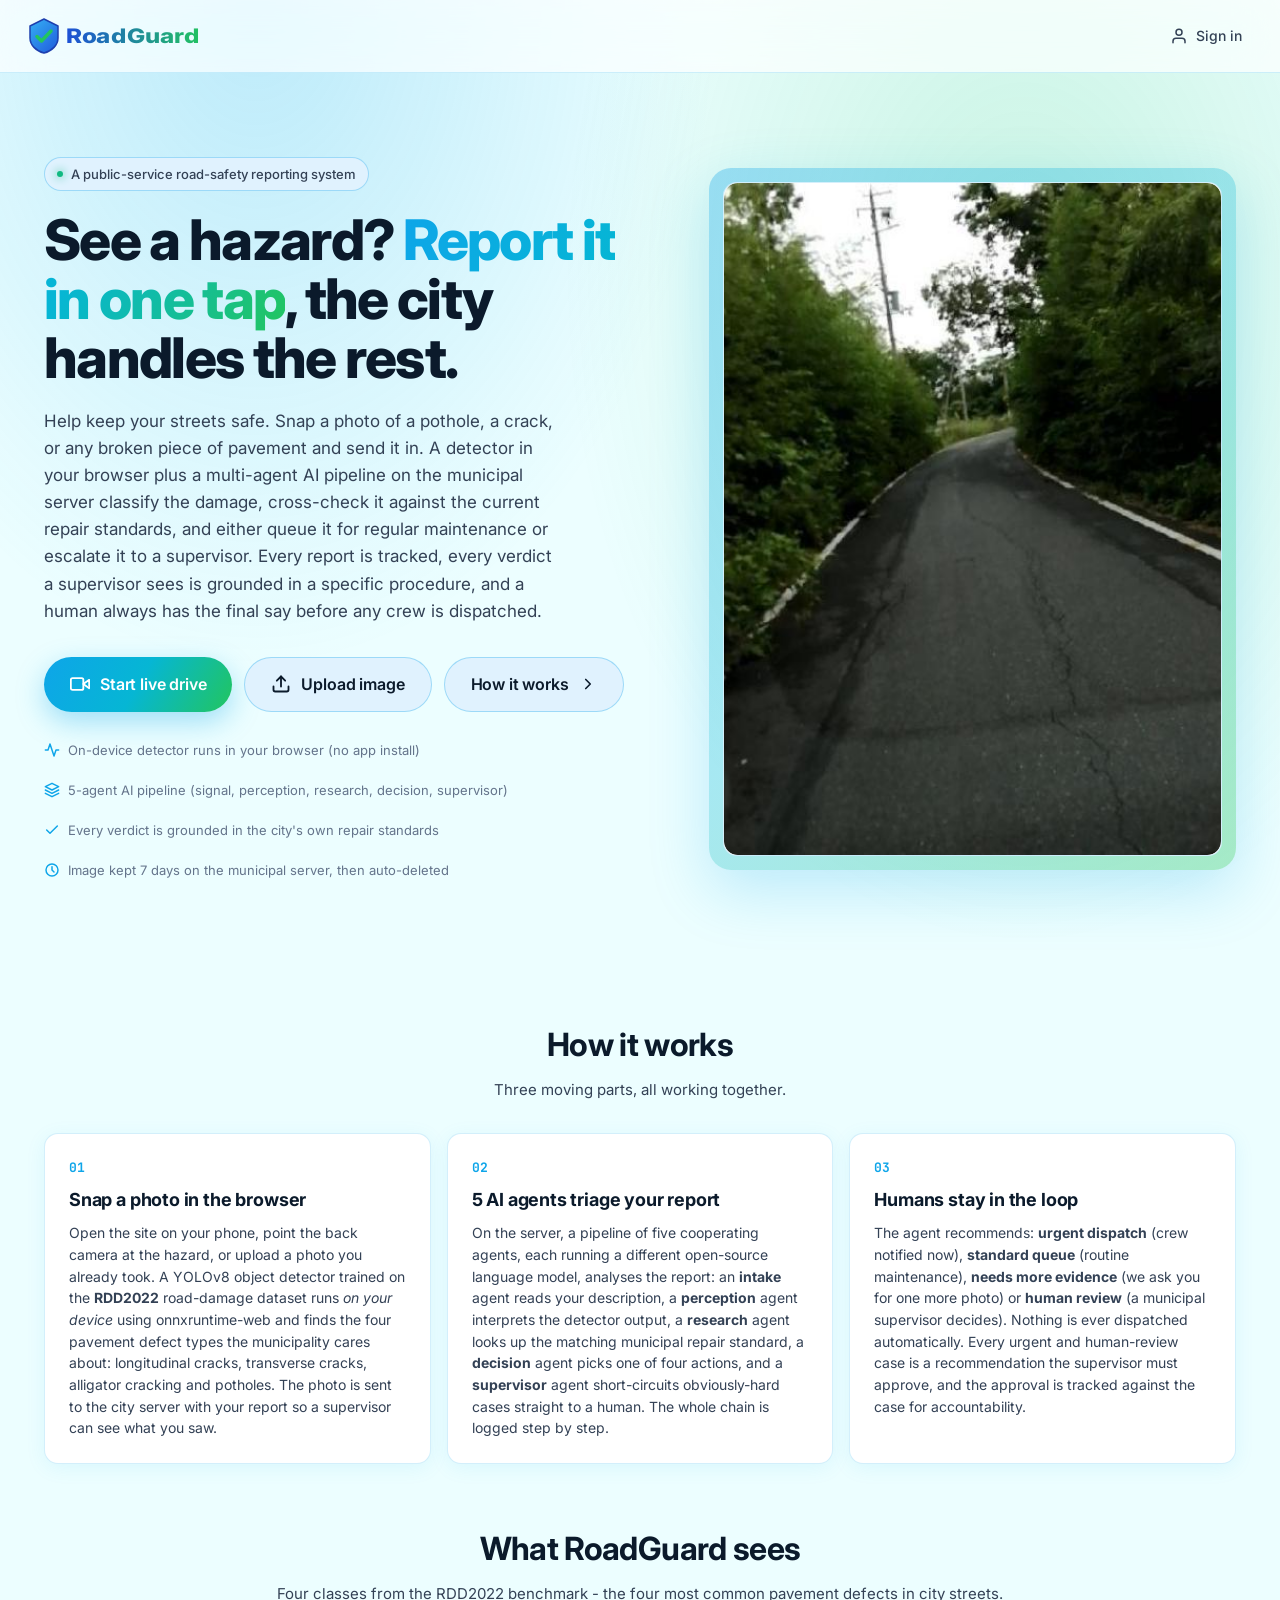
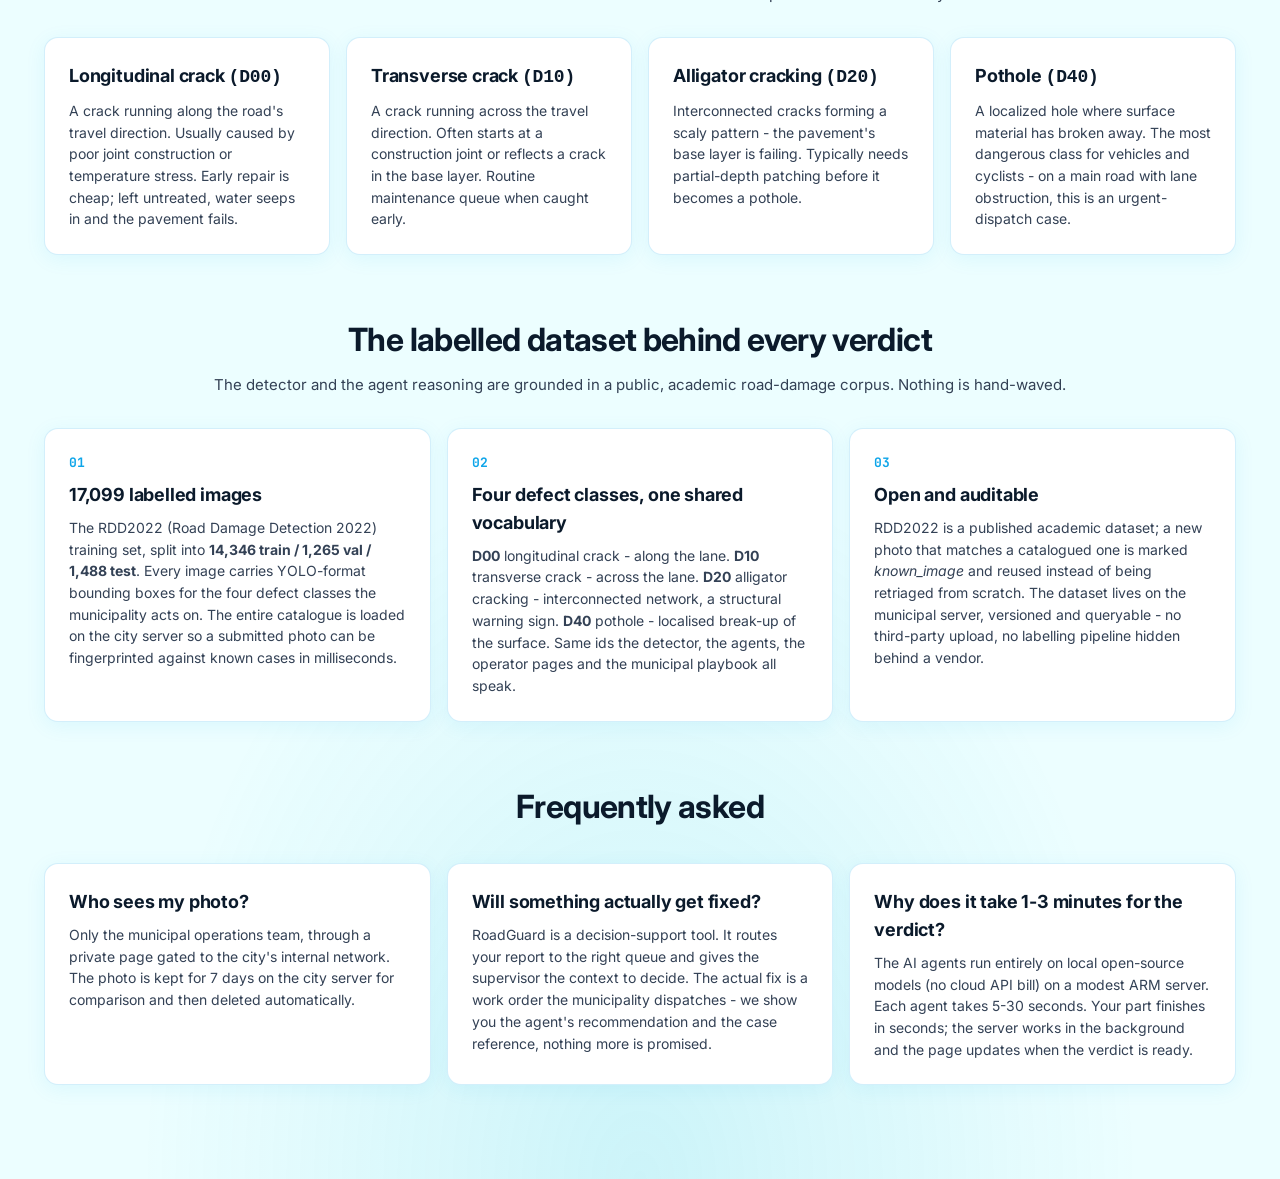
==== webapp/index.html @ a786c80b "landing + LIVE page: real RDD2022 slides, trimmed sections, cleaner LIVE console webapp (bugs 16 + 1" ====
<!doctype html>
<html lang="en">
<head>
  <meta charset="utf-8">
  <meta name="viewport" content="width=device-width,initial-scale=1,viewport-fit=cover">
  <meta name="theme-color" content="#0ea5e9">
  <meta name="description" content="Operational road-damage triage. Classifies D00 / D10 / D20 / D40 pavement defects from camera or uploaded image and routes each to urgent / standard / needs-more-evidence / human-review via a grounded multi-agent decision pipeline.">
  <title>RoadGuard - Road damage triage agent</title>
  <link rel="icon" type="image/svg+xml" href="favicon.svg">
  <link rel="apple-touch-icon" href="favicon.svg">
  <link rel="mask-icon" href="favicon.svg" color="#22c55e">
  <link rel="preconnect" href="https://fonts.googleapis.com">
  <link rel="preconnect" href="https://fonts.gstatic.com" crossorigin>
  <link href="https://fonts.googleapis.com/css2?family=Inter:wght@400;500;600;700;800&family=JetBrains+Mono:wght@400;500&display=swap" rel="stylesheet">
  <link rel="stylesheet" href="assets/style.css">
</head>
<body data-view="landing">

  <!-- ========================= NAV ========================= -->
  <header class="nav">
    <div class="nav-brand">
      <svg class="brand-mark" viewBox="0 0 180 40" fill="none" aria-hidden="true" style="height:40px;width:auto;min-width:180px">
        <defs>
          <linearGradient id="brandShield" x1="0" y1="0" x2="40" y2="40" gradientUnits="userSpaceOnUse">
            <stop offset="0" stop-color="#38bdf8"/>
            <stop offset="1" stop-color="#1d4ed8"/>
          </linearGradient>
          <linearGradient id="brandWord" x1="40" y1="0" x2="180" y2="0" gradientUnits="userSpaceOnUse">
            <stop offset="0" stop-color="#1d4ed8"/>
            <stop offset="1" stop-color="#22c55e"/>
          </linearGradient>
        </defs>
        <path d="M20 3 L34 10 V22 C34 29 28 35 20 37 C12 35 6 29 6 22 V10 Z"
              fill="url(#brandShield)" stroke="#1e40af" stroke-width="1.5" stroke-linejoin="round"/>
        <path d="M13 20.5 L17.5 25 L27 15" stroke="#22c55e" stroke-width="3.5"
              stroke-linecap="round" stroke-linejoin="round" fill="none"/>
        <text x="42" y="27" font-family="Inter,system-ui,sans-serif" font-size="20" font-weight="800" fill="url(#brandWord)" textLength="134" lengthAdjust="spacingAndGlyphs">RoadGuard</text>
      </svg>
    </div>
    <nav class="nav-actions">
      <button class="nav-btn nav-btn--ghost" id="nav-session" title="Session status" hidden>
        <svg width="18" height="18" viewBox="0 0 24 24" fill="none" stroke="currentColor" stroke-width="2" stroke-linecap="round" stroke-linejoin="round"><circle cx="12" cy="12" r="9"/><path d="M12 8v4l3 3"/></svg>
        <span id="nav-session-label">session</span>
      </button>
      <button class="nav-btn nav-btn--ghost" id="nav-signin" title="Sign in">
        <svg width="18" height="18" viewBox="0 0 24 24" fill="none" stroke="currentColor" stroke-width="2" stroke-linecap="round" stroke-linejoin="round"><path d="M20 21v-2a4 4 0 0 0-4-4H8a4 4 0 0 0-4 4v2"/><circle cx="12" cy="7" r="4"/></svg>
        <span id="signin-label">Sign in</span>
      </button>
    </nav>
  </header>

  <!-- ========================= LANDING ========================= -->
  <main class="landing" id="view-landing">
    <section class="hero">
      <div class="hero-copy">
        <div class="hero-badge">
          <span class="hero-dot"></span>
          A public-service road-safety reporting system
        </div>
        <h1 class="hero-title">
          See a hazard? <span class="hero-grad">Report it in one tap</span>,
          the city handles the rest.
        </h1>
        <p class="hero-sub">
          Help keep your streets safe. Snap a photo of a pothole, a crack,
          or any broken piece of pavement and send it in. A detector in your
          browser plus a multi-agent AI pipeline on the municipal server
          classify the damage, cross-check it against the current repair
          standards, and either queue it for regular maintenance or escalate
          it to a supervisor. Every report is tracked, every verdict a
          supervisor sees is grounded in a specific procedure, and a human
          always has the final say before any crew is dispatched.
        </p>
        <div class="hero-cta">
          <button class="btn btn--primary btn--lg" id="start-btn">
            <svg width="20" height="20" viewBox="0 0 24 24" fill="none" stroke="currentColor" stroke-width="2.2" stroke-linecap="round" stroke-linejoin="round"><path d="M23 7l-7 5 7 5V7z"/><rect x="1" y="5" width="15" height="14" rx="2" ry="2"/></svg>
            Start live drive
          </button>
          <button class="btn btn--secondary btn--lg" id="upload-btn">
            <svg width="20" height="20" viewBox="0 0 24 24" fill="none" stroke="currentColor" stroke-width="2.2" stroke-linecap="round" stroke-linejoin="round"><path d="M21 15v4a2 2 0 0 1-2 2H5a2 2 0 0 1-2-2v-4"/><polyline points="17 8 12 3 7 8"/><line x1="12" y1="3" x2="12" y2="15"/></svg>
            Upload image
          </button>
          <input type="file" id="upload-input" accept="image/*" hidden>
          <a class="btn btn--ghost btn--lg" href="#how">
            How it works
            <svg width="18" height="18" viewBox="0 0 24 24" fill="none" stroke="currentColor" stroke-width="2.2" stroke-linecap="round" stroke-linejoin="round"><path d="M9 18l6-6-6-6"/></svg>
          </a>
        </div>
        <div class="hero-trust">
          <div class="trust-item">
            <svg width="16" height="16" viewBox="0 0 24 24" fill="none" stroke="currentColor" stroke-width="2.2" stroke-linecap="round" stroke-linejoin="round"><path d="M22 12h-4l-3 9L9 3l-3 9H2"/></svg>
            <span>On-device detector runs in your browser (no app install)</span>
          </div>
          <div class="trust-item">
            <svg width="16" height="16" viewBox="0 0 24 24" fill="none" stroke="currentColor" stroke-width="2.2" stroke-linecap="round" stroke-linejoin="round"><path d="M12 2 L2 7 L12 12 L22 7 Z"/><path d="M2 17 L12 22 L22 17"/><path d="M2 12 L12 17 L22 12"/></svg>
            <span>5-agent AI pipeline (signal, perception, research, decision, supervisor)</span>
          </div>
          <div class="trust-item">
            <svg width="16" height="16" viewBox="0 0 24 24" fill="none" stroke="currentColor" stroke-width="2.2" stroke-linecap="round" stroke-linejoin="round"><path d="M20 6L9 17l-5-5"/></svg>
            <span>Every verdict is grounded in the city's own repair standards</span>
          </div>
          <div class="trust-item">
            <svg width="16" height="16" viewBox="0 0 24 24" fill="none" stroke="currentColor" stroke-width="2.2" stroke-linecap="round" stroke-linejoin="round"><circle cx="12" cy="12" r="9"/><path d="M12 7 V12 L15 15"/></svg>
            <span>Image kept 7 days on the municipal server, then auto-deleted</span>
          </div>
        </div>
      </div>
      <div class="hero-visual">
        <div class="hero-frame">
          <div class="hero-frame-inner">
            <div class="hero-slideshow" id="hero-slideshow" aria-label="Real pavement damage images sampled from the RDD2022 training set">
              <img class="hero-slide hero-slide--active" src="assets/slides/slide_01.jpg" alt="Road damage example" loading="eager">
              <img class="hero-slide" src="assets/slides/slide_02.jpg" alt="Road damage example" loading="lazy">
              <img class="hero-slide" src="assets/slides/slide_03.jpg" alt="Road damage example" loading="lazy">
              <img class="hero-slide" src="assets/slides/slide_04.jpg" alt="Road damage example" loading="lazy">
              <img class="hero-slide" src="assets/slides/slide_05.jpg" alt="Road damage example" loading="lazy">
              <img class="hero-slide" src="assets/slides/slide_06.jpg" alt="Road damage example" loading="lazy">
              <img class="hero-slide" src="assets/slides/slide_07.jpg" alt="Road damage example" loading="lazy">
              <img class="hero-slide" src="assets/slides/slide_08.jpg" alt="Road damage example" loading="lazy">
              <img class="hero-slide" src="assets/slides/slide_09.jpg" alt="Road damage example" loading="lazy">
              <img class="hero-slide" src="assets/slides/slide_10.jpg" alt="Road damage example" loading="lazy">
              <img class="hero-slide" src="assets/slides/slide_11.jpg" alt="Road damage example" loading="lazy">
              <img class="hero-slide" src="assets/slides/slide_12.jpg" alt="Road damage example" loading="lazy">
            </div>
          </div>
        </div>
      </div>
    </section>

    <section class="how" id="how">
      <div class="section-head">
        <h2>How it works</h2>
        <p>Three moving parts, all working together.</p>
      </div>
      <div class="how-grid">
        <div class="how-card">
          <div class="how-num">01</div>
          <h3>Snap a photo in the browser</h3>
          <p>Open the site on your phone, point the back camera at the hazard, or upload a photo you already took. A YOLOv8 object detector trained on the <strong>RDD2022</strong> road-damage dataset runs <em>on your device</em> using onnxruntime-web and finds the four pavement defect types the municipality cares about: longitudinal cracks, transverse cracks, alligator cracking and potholes. The photo is sent to the city server with your report so a supervisor can see what you saw.</p>
        </div>
        <div class="how-card">
          <div class="how-num">02</div>
          <h3>5 AI agents triage your report</h3>
          <p>On the server, a pipeline of five cooperating agents, each running a different open-source language model, analyses the report: an <strong>intake</strong> agent reads your description, a <strong>perception</strong> agent interprets the detector output, a <strong>research</strong> agent looks up the matching municipal repair standard, a <strong>decision</strong> agent picks one of four actions, and a <strong>supervisor</strong> agent short-circuits obviously-hard cases straight to a human. The whole chain is logged step by step.</p>
        </div>
        <div class="how-card">
          <div class="how-num">03</div>
          <h3>Humans stay in the loop</h3>
          <p>The agent recommends: <strong>urgent dispatch</strong> (crew notified now), <strong>standard queue</strong> (routine maintenance), <strong>needs more evidence</strong> (we ask you for one more photo) or <strong>human review</strong> (a municipal supervisor decides). Nothing is ever dispatched automatically. Every urgent and human-review case is a recommendation the supervisor must approve, and the approval is tracked against the case for accountability.</p>
        </div>
      </div>
    </section>

    <section class="how" id="why">
      <div class="section-head">
        <h2>What RoadGuard sees</h2>
        <p>Four classes from the RDD2022 benchmark - the four most common pavement defects in city streets.</p>
      </div>
      <div class="how-grid">
        <div class="how-card">
          <h3>Longitudinal crack <code>(D00)</code></h3>
          <p>A crack running along the road's travel direction. Usually caused by poor joint construction or temperature stress. Early repair is cheap; left untreated, water seeps in and the pavement fails.</p>
        </div>
        <div class="how-card">
          <h3>Transverse crack <code>(D10)</code></h3>
          <p>A crack running across the travel direction. Often starts at a construction joint or reflects a crack in the base layer. Routine maintenance queue when caught early.</p>
        </div>
        <div class="how-card">
          <h3>Alligator cracking <code>(D20)</code></h3>
          <p>Interconnected cracks forming a scaly pattern - the pavement's base layer is failing. Typically needs partial-depth patching before it becomes a pothole.</p>
        </div>
        <div class="how-card">
          <h3>Pothole <code>(D40)</code></h3>
          <p>A localized hole where surface material has broken away. The most dangerous class for vehicles and cyclists - on a main road with lane obstruction, this is an urgent-dispatch case.</p>
        </div>
      </div>
    </section>

    <section class="how" id="dataset">
      <div class="section-head">
        <h2>The labelled dataset behind every verdict</h2>
        <p>The detector and the agent reasoning are grounded in a public, academic road-damage corpus. Nothing is hand-waved.</p>
      </div>
      <div class="how-grid">
        <div class="how-card">
          <div class="how-num">01</div>
          <h3>17,099 labelled images</h3>
          <p>The RDD2022 (Road Damage Detection 2022) training set, split into <b>14,346 train / 1,265 val / 1,488 test</b>. Every image carries YOLO-format bounding boxes for the four defect classes the municipality acts on. The entire catalogue is loaded on the city server so a submitted photo can be fingerprinted against known cases in milliseconds.</p>
        </div>
        <div class="how-card">
          <div class="how-num">02</div>
          <h3>Four defect classes, one shared vocabulary</h3>
          <p><b>D00</b> longitudinal crack - along the lane. <b>D10</b> transverse crack - across the lane. <b>D20</b> alligator cracking - interconnected network, a structural warning sign. <b>D40</b> pothole - localised break-up of the surface. Same ids the detector, the agents, the operator pages and the municipal playbook all speak.</p>
        </div>
        <div class="how-card">
          <div class="how-num">03</div>
          <h3>Open and auditable</h3>
          <p>RDD2022 is a published academic dataset; a new photo that matches a catalogued one is marked <i>known_image</i> and reused instead of being retriaged from scratch. The dataset lives on the municipal server, versioned and queryable - no third-party upload, no labelling pipeline hidden behind a vendor.</p>
        </div>
      </div>
    </section>

    <section class="how" id="my-reports" hidden>
      <div class="section-head">
        <h2>My reports</h2>
        <p>Hazards you reported from this account, newest first. Status reflects where the case is in the municipal queue.</p>
      </div>
      <div class="my-reports-wrap">
        <table class="my-reports-table">
          <thead>
            <tr>
              <th>Reported</th>
              <th>Defect</th>
              <th>Road type</th>
              <th>Priority</th>
              <th>Agent decision</th>
              <th>Status</th>
            </tr>
          </thead>
          <tbody id="my-reports-body">
            <tr><td colspan="6" class="my-reports-empty">Sign in to see your reports.</td></tr>
          </tbody>
        </table>
      </div>
    </section>

    <section class="how" id="faq">
      <div class="section-head">
        <h2>Frequently asked</h2>
      </div>
      <div class="how-grid">
        <div class="how-card">
          <h3>Who sees my photo?</h3>
          <p>Only the municipal operations team, through a private page gated to the city's internal network. The photo is kept for 7 days on the city server for comparison and then deleted automatically.</p>
        </div>
        <div class="how-card">
          <h3>Will something actually get fixed?</h3>
          <p>RoadGuard is a decision-support tool. It routes your report to the right queue and gives the supervisor the context to decide. The actual fix is a work order the municipality dispatches - we show you the agent's recommendation and the case reference, nothing more is promised.</p>
        </div>
        <div class="how-card">
          <h3>Why does it take 1-3 minutes for the verdict?</h3>
          <p>The AI agents run entirely on local open-source models (no cloud API bill) on a modest ARM server. Each agent takes 5-30 seconds. Your part finishes in seconds; the server works in the background and the page updates when the verdict is ready.</p>
        </div>
      </div>
    </section>
  </main>

  <!-- ========================= UPLOAD ========================= -->
  <main class="upload" id="view-upload" hidden>
    <div class="upload-stage">
      <button class="upload-back" id="upload-close" title="Back">
        <svg width="18" height="18" viewBox="0 0 24 24" fill="none" stroke="currentColor" stroke-width="2.4" stroke-linecap="round" stroke-linejoin="round"><path d="M15 18l-6-6 6-6"/></svg>
        <span>Back</span>
      </button>
      <div class="upload-single" style="max-width:1200px;margin:0 auto">
        <h2>Your report</h2>
        <div class="upload-split">
          <div class="upload-col-image">
            <div class="upload-canvas-wrap">
              <canvas id="upload-canvas" style="max-width:100%;height:auto"></canvas>
              <div class="upload-empty" id="upload-empty">
                <svg width="48" height="48" viewBox="0 0 24 24" fill="none" stroke="currentColor" stroke-width="1.5" stroke-linecap="round" stroke-linejoin="round"><path d="M21 15v4a2 2 0 0 1-2 2H5a2 2 0 0 1-2-2v-4"/><polyline points="17 8 12 3 7 8"/><line x1="12" y1="3" x2="12" y2="15"/></svg>
                <p>Pick an image to send</p>
                <button class="btn btn--primary" id="upload-pick-again">Choose file</button>
              </div>
            </div>
          </div>
          <div class="upload-col-form">
        <div class="upload-verdict" id="upload-verdict" style="margin-top:0">
          <div class="upload-verdict-empty">Pick an image, fill in the details, and press Send to Agent.</div>
        </div>
        <div class="upload-controls" style="margin-top:12px">
          <label class="upload-field">
            <span>Road type <span style="color:#dc2626;font-weight:700" aria-hidden="true">*</span></span>
            <select id="upload-road-type">
              <option value="main">Main</option>
              <option value="secondary">Secondary</option>
              <option value="bike_path">Bike path</option>
              <option value="parking">Parking</option>
            </select>
          </label>
          <label class="upload-field">
            <span>Blocks a traffic lane? <span style="color:#dc2626;font-weight:700" aria-hidden="true">*</span></span>
            <small class="upload-hint">Does the damage make a car swerve or avoid the lane?</small>
            <select id="upload-lane-blocked">
              <option value="none">No - cars drive over or around it fine</option>
              <option value="partial">Partially - cars have to swerve</option>
              <option value="full">Yes - the lane is unusable</option>
            </select>
          </label>
          <label class="upload-field">
            <span>Risk level <span style="color:#dc2626;font-weight:700" aria-hidden="true">*</span></span>
            <select id="upload-risk">
              <option value="">(select)</option>
              <option value="small">Small - minor annoyance, not a safety issue</option>
              <option value="moderate">Moderate - noticeable, should be fixed soon</option>
              <option value="dangerous">Dangerous - risk to vehicles or pedestrians</option>
            </select>
          </label>
          <label class="upload-field upload-field--wide">
            <span>Location <span style="color:#dc2626;font-weight:700" aria-hidden="true">*</span> <span class="sr-only">required</span></span>
            <input type="text" id="upload-location" maxlength="500" placeholder="e.g. Rothschild 1, Tel Aviv">
          </label>
          <label class="upload-field upload-field--wide">
            <span>Describe what you see <span style="color:#dc2626;font-weight:700" aria-hidden="true">*</span> <span class="sr-only">required</span></span>
            <textarea id="upload-reporter-text" rows="2" maxlength="1000"
                      placeholder="e.g. Deep pothole at the parking entrance, cars swerve into the opposite lane"></textarea>
          </label>
        </div>
        <div class="upload-actions" style="margin-top:12px">
          <button class="btn btn--primary btn--lg" id="upload-submit" disabled>
            <svg width="18" height="18" viewBox="0 0 24 24" fill="none" stroke="currentColor" stroke-width="2.2" stroke-linecap="round" stroke-linejoin="round"><path d="M9 12l2 2 4-4"/><circle cx="12" cy="12" r="10"/></svg>
            <span class="upload-submit-label">Send to Agent</span>
          </button>
          <button class="btn btn--ghost" id="upload-pick-another">Pick another</button>
        </div>
          </div>
        </div>
        <div class="upload-trace" id="upload-trace" hidden><h3>Agent trace</h3><pre id="upload-trace-pre"></pre></div>
      </div>
    </div>
  </main>

  <!-- ========================= LIVE ========================= -->
  <main class="live" id="view-live" hidden>
    <div class="live-stage">
      <video id="cam" playsinline autoplay muted></video>
      <canvas id="overlay"></canvas>

      <div class="live-topbar">
        <button class="live-back" id="stop-btn" title="End drive">
          <svg width="18" height="18" viewBox="0 0 24 24" fill="none" stroke="currentColor" stroke-width="2.4" stroke-linecap="round" stroke-linejoin="round"><path d="M15 18l-6-6 6-6"/></svg>
          <span>End</span>
        </button>
        <div class="live-title">
          <div class="live-title-name" id="live-mode-name">Live drive</div>
          <div class="live-title-meta">
            <span class="live-title-tag" id="live-provider">Streaming</span>
            <span class="live-title-sep">&middot;</span>
            <span id="live-fps">0 fps</span>
          </div>
        </div>
        <div class="live-camera-select" id="camera-select-wrap" hidden>
          <label for="camera-select" class="sr-only">Camera</label>
          <svg width="16" height="16" viewBox="0 0 24 24" fill="none" stroke="currentColor" stroke-width="2" stroke-linecap="round" stroke-linejoin="round" aria-hidden="true"><path d="M23 19a2 2 0 0 1-2 2H3a2 2 0 0 1-2-2V8a2 2 0 0 1 2-2h4l2-3h6l2 3h4a2 2 0 0 1 2 2z"/><circle cx="12" cy="13" r="4"/></svg>
          <select id="camera-select" aria-label="Choose camera"></select>
        </div>
      </div>

      <div class="live-hud">
        <div class="hud-metric">
          <div class="hud-metric-label">Tracks</div>
          <div class="hud-metric-value" id="hud-tracks">0</div>
        </div>
        <div class="hud-metric">
          <div class="hud-metric-label">Top class</div>
          <div class="hud-metric-value" id="hud-topclass">--</div>
        </div>
        <div class="hud-ring" id="hud-ring">
          <svg viewBox="0 0 100 100" class="ring">
            <circle cx="50" cy="50" r="42" class="ring-track"/>
            <circle cx="50" cy="50" r="42" class="ring-fill" id="ring-fill"/>
          </svg>
          <div class="hud-ring-center">
            <div class="hud-ring-count" id="hud-verdicts">0</div>
            <div class="hud-ring-goal">verdicts</div>
          </div>
        </div>
      </div>

      <div class="live-bottom">
        <div class="verdict-banner" id="verdict-banner" data-level="idle">
          <div class="verdict-banner-icon">
            <svg width="20" height="20" viewBox="0 0 24 24" fill="none" stroke="currentColor" stroke-width="2.2" stroke-linecap="round" stroke-linejoin="round"><path d="M12 2L2 22h20L12 2z"/><path d="M12 10v4"/><circle cx="12" cy="18" r="1" fill="currentColor"/></svg>
          </div>
          <div class="verdict-banner-body">
            <div class="verdict-banner-head">
              <span id="verdict-head-action">idle</span>
              <span class="verdict-banner-head-tag" id="verdict-head-tag">waiting</span>
            </div>
            <div class="verdict-banner-text" id="verdict-text">Press start - RoadGuard begins when the back camera opens.</div>
            <span class="verdict-banner-source" id="verdict-source" hidden></span>
          </div>
          <div class="verdict-banner-pending" id="verdict-pending" hidden aria-hidden="true">
            <span class="verdict-banner-dot"></span>
            <span class="verdict-banner-dot"></span>
            <span class="verdict-banner-dot"></span>
          </div>
        </div>
        <div class="live-mini">
          <div class="mini-stat">
            <div class="mini-stat-value" id="mini-urgent">0</div>
            <div class="mini-stat-label">Urgent</div>
          </div>
          <div class="mini-stat">
            <div class="mini-stat-value" id="mini-standard">0</div>
            <div class="mini-stat-label">Standard</div>
          </div>
          <div class="mini-stat">
            <div class="mini-stat-value" id="mini-elapsed">0:00</div>
            <div class="mini-stat-label">Time</div>
          </div>
        </div>
      </div>

      <div class="live-loading" id="live-loading" hidden>
        <div class="loading-spinner"></div>
        <div class="loading-text">Warming up the detector...</div>
      </div>
    </div>

    <aside class="live-side">
      <div class="side-head">
        <h3>Verdicts</h3>
        <span class="side-head-tag" id="verdict-count">0</span>
      </div>
      <div class="side-controls">
        <label class="side-control">
          <span>Road type</span>
          <select id="drive-road-type">
            <option value="main">Main</option>
            <option value="secondary">Secondary</option>
            <option value="bike_path">Bike path</option>
            <option value="parking">Parking</option>
          </select>
        </label>
        <label class="side-control">
          <span>Blocks a traffic lane? (default)</span>
          <select id="drive-lane-blocked">
            <option value="none">No</option>
            <option value="partial">Partially</option>
            <option value="full">Yes</option>
          </select>
        </label>
      </div>
      <div class="verdict-log" id="verdict-log">
        <div class="verdict-empty">
          Verdicts arrive here as RoadGuard clears each confirmed hazard.
        </div>
      </div>
    </aside>
  </main>

  <!-- ========================= SIGN-IN MODAL ========================= -->
  <div class="modal" id="signin-modal" hidden>
    <div class="modal-body signin-modal-body">
      <div class="signin-brand">
        <svg class="brand-mark" viewBox="0 0 40 40" fill="none" aria-hidden="true">
          <defs>
            <linearGradient id="signinShield" x1="0" y1="0" x2="40" y2="40">
              <stop offset="0" stop-color="#38bdf8"/>
              <stop offset="1" stop-color="#1d4ed8"/>
            </linearGradient>
          </defs>
          <path d="M20 3 L34 10 V22 C34 29 28 35 20 37 C12 35 6 29 6 22 V10 Z"
                fill="url(#signinShield)" stroke="#1e40af" stroke-width="1.5" stroke-linejoin="round"/>
          <path d="M13 20.5 L17.5 25 L27 15" stroke="#22c55e" stroke-width="3.5"
                stroke-linecap="round" stroke-linejoin="round" fill="none"/>
        </svg>
        <h2>Sign in to RoadGuard</h2>
      </div>
      <p class="signin-copy">Access is invite-only. Sign in with Google (if your address is on the allow list) or paste the passphrase you were given.</p>

      <div class="signin-google" id="signin-google" hidden>
        <div id="google-signin-button" class="google-btn-holder"></div>
        <div class="signin-sep"><span>or</span></div>
      </div>

      <form class="signin-form" id="signin-form" autocomplete="off">
        <label class="signin-field">
          <span>Passphrase</span>
          <input type="password" id="signin-pass" placeholder="Ask the owner" required autocomplete="current-password">
        </label>
        <button class="btn btn--primary btn--lg signin-submit" type="submit" id="signin-submit">
          <svg width="18" height="18" viewBox="0 0 24 24" fill="none" stroke="currentColor" stroke-width="2.2" stroke-linecap="round" stroke-linejoin="round"><path d="M9 12l2 2 4-4"/><circle cx="12" cy="12" r="10"/></svg>
          Continue
        </button>
        <div class="signin-error" id="signin-error" hidden></div>
      </form>

      <p class="signin-foot">RoadGuard is a decision-support tool. No road is closed from here. Every urgent and human-review case is a recommendation for a human to act on.</p>
    </div>
    <div class="modal-backdrop" id="signin-backdrop"></div>
  </div>

  <!-- ========================= TOAST ========================= -->
  <div class="toast" id="toast" hidden></div>

  <script src="https://accounts.google.com/gsi/client" async defer></script>
  <script type="module" src="assets/app.js"></script>
</body>
</html>
---- webapp/assets/style.css ----
/* ============================================================
 * RoadGuard - modern dark UI
 * Design tokens, then layout, then components. Nothing else.
 * ============================================================ */

:root {
  /* Surface palette (bright, airy - sky and emerald tones) */
  --bg-0: #ecfeff;
  --bg-1: #ffffff;
  --bg-2: #f0f9ff;
  --bg-3: #e0f2fe;
  --bg-4: #bae6fd;
  --line: rgba(14, 165, 233, 0.18);
  --line-2: rgba(14, 165, 233, 0.32);

  /* Text */
  --text: #0b1a2b;
  --text-mid: #334155;
  --text-dim: #64748b;
  --text-fade: #94a3b8;

  /* Brand gradient - blue to green only */
  --brand-1: #0ea5e9;
  --brand-2: #06b6d4;
  --brand-3: #22c55e;
  --brand-grad: linear-gradient(120deg, var(--brand-1), var(--brand-2) 50%, var(--brand-3));

  /* Verdict palette */
  --good: #10b981;
  --good-soft: rgba(16, 185, 129, 0.14);
  --warn: #f59e0b;
  --warn-soft: rgba(245, 158, 11, 0.16);
  --bad: #ef4444;
  --bad-soft: rgba(239, 68, 68, 0.14);
  --info: #0ea5e9;
  --info-soft: rgba(14, 165, 233, 0.14);
  --review: #0284c7;
  --review-soft: rgba(2, 132, 199, 0.14);

  /* Effects */
  --radius-sm: 8px;
  --radius: 14px;
  --radius-lg: 22px;
  --shadow-lg: 0 30px 80px rgba(14, 165, 233, 0.18);
  --shadow-md: 0 10px 30px rgba(14, 165, 233, 0.14);

  /* Fonts */
  --font: "Inter", system-ui, -apple-system, "Segoe UI", Roboto, sans-serif;
  --font-mono: "JetBrains Mono", ui-monospace, "SF Mono", Menlo, monospace;
}

* { box-sizing: border-box; }

html, body {
  margin: 0;
  padding: 0;
  background: var(--bg-0);
  color: var(--text);
  font-family: var(--font);
  font-size: 15px;
  line-height: 1.55;
  min-height: 100vh;
  -webkit-font-smoothing: antialiased;
  -moz-osx-font-smoothing: grayscale;
  overflow-x: hidden;
}

body {
  background:
    radial-gradient(ellipse 60% 40% at 20% 0%, rgba(14, 165, 233, 0.22), transparent 60%),
    radial-gradient(ellipse 60% 40% at 80% 10%, rgba(34, 197, 94, 0.18), transparent 60%),
    radial-gradient(ellipse 60% 40% at 50% 100%, rgba(6, 182, 212, 0.14), transparent 65%),
    var(--bg-0);
}

button, input, select, textarea { font: inherit; color: inherit; }
button { cursor: pointer; border: none; background: transparent; }
a { color: inherit; text-decoration: none; }
[hidden] { display: none !important; }

/* ============================================================ NAV */
.nav {
  position: sticky;
  top: 0;
  z-index: 40;
  display: flex;
  align-items: center;
  justify-content: space-between;
  gap: 16px;
  padding: 16px 24px;
  backdrop-filter: blur(20px) saturate(1.4);
  background: rgba(255, 255, 255, 0.72);
  border-bottom: 1px solid var(--line);
}

.nav-brand {
  display: flex;
  align-items: center;
  gap: 10px;
}
.brand-mark { width: 30px; height: 30px; }
.brand-text {
  font-weight: 700;
  font-size: 18px;
  letter-spacing: -0.01em;
  background: var(--brand-grad);
  -webkit-background-clip: text;
  background-clip: text;
  color: transparent;
}
.brand-tag {
  padding: 2px 8px;
  border: 1px solid var(--line-2);
  border-radius: 999px;
  font-size: 11px;
  font-weight: 600;
  color: var(--text-dim);
  text-transform: uppercase;
  letter-spacing: 0.08em;
}

.nav-actions { display: flex; gap: 8px; }
.nav-btn {
  display: inline-flex;
  align-items: center;
  gap: 8px;
  padding: 8px 14px;
  border-radius: 999px;
  font-size: 14px;
  font-weight: 500;
  color: var(--text-mid);
  transition: all 0.15s ease;
}
.nav-btn:hover { color: var(--text); background: var(--bg-3); }
.nav-btn--ghost { background: transparent; }

/* ============================================================ BUTTONS */
.btn {
  display: inline-flex;
  align-items: center;
  gap: 10px;
  padding: 11px 20px;
  border-radius: 999px;
  font-size: 15px;
  font-weight: 600;
  letter-spacing: -0.01em;
  transition: transform 0.15s ease, box-shadow 0.2s ease, background 0.2s ease;
  white-space: nowrap;
}
.btn--primary {
  background: var(--brand-grad);
  color: #ffffff;
  box-shadow: 0 10px 28px rgba(14, 165, 233, 0.35);
}
.btn--primary:hover {
  transform: translateY(-1px);
  box-shadow: 0 14px 36px rgba(14, 165, 233, 0.45);
}
.btn--ghost {
  background: var(--bg-3);
  color: var(--text);
  border: 1px solid var(--line-2);
}
.btn--ghost:hover { background: var(--bg-4); }
.btn--lg { padding: 14px 26px; font-size: 16px; }
.btn--sm { padding: 8px 14px; font-size: 13px; }

/* ============================================================ LANDING - HERO */
.landing { padding: 24px 24px 96px; max-width: 1240px; margin: 0 auto; }

.hero {
  display: grid;
  grid-template-columns: 1.15fr 1fr;
  gap: 60px;
  align-items: center;
  padding: 60px 0 80px;
}
@media (max-width: 900px) {
  .hero { grid-template-columns: 1fr; gap: 40px; padding: 40px 0; }
}

.hero-badge {
  display: inline-flex;
  align-items: center;
  gap: 8px;
  padding: 6px 12px;
  border-radius: 999px;
  background: var(--bg-3);
  border: 1px solid var(--line-2);
  font-size: 13px;
  font-weight: 500;
  color: var(--text-mid);
  margin-bottom: 20px;
}
.hero-dot {
  width: 6px; height: 6px; border-radius: 50%;
  background: var(--good);
  box-shadow: 0 0 10px var(--good);
  animation: pulse 2s ease-in-out infinite;
}
@keyframes pulse {
  0%, 100% { opacity: 1; }
  50% { opacity: 0.4; }
}

.hero-title {
  font-size: clamp(36px, 5vw, 56px);
  line-height: 1.05;
  font-weight: 800;
  letter-spacing: -0.03em;
  margin: 0 0 20px;
}
.hero-grad {
  background: var(--brand-grad);
  -webkit-background-clip: text;
  background-clip: text;
  color: transparent;
}
.hero-sub {
  font-size: 17px;
  line-height: 1.6;
  color: var(--text-mid);
  margin: 0 0 32px;
  max-width: 520px;
}
.hero-cta { display: flex; gap: 12px; flex-wrap: wrap; margin-bottom: 28px; }

.hero-trust {
  display: flex;
  flex-wrap: wrap;
  gap: 20px;
  color: var(--text-dim);
  font-size: 13px;
}
.trust-item { display: inline-flex; align-items: center; gap: 8px; }
.trust-item svg { color: var(--brand-1); }

/* Hero visual (road preview) */
.hero-visual {
  position: relative;
  display: flex;
  justify-content: center;
}
.hero-frame {
  position: relative;
  width: 100%;
  max-width: 580px;
  aspect-ratio: 3 / 4;
  border-radius: var(--radius-lg);
  padding: 14px;
  background: linear-gradient(135deg,
    rgba(14, 165, 233, 0.35),
    rgba(6, 182, 212, 0.30),
    rgba(34, 197, 94, 0.35));
  box-shadow: 0 20px 60px rgba(14, 165, 233, 0.22);
}
.hero-frame-inner {
  position: relative;
  width: 100%;
  height: 100%;
  border-radius: calc(var(--radius-lg) - 8px);
  background:
    radial-gradient(circle at 30% 30%, rgba(14, 165, 233, 0.14), transparent 60%),
    var(--bg-1);
  overflow: hidden;
  border: 1px solid var(--line);
}
.hero-road {
  position: absolute;
  inset: 0;
  display: flex;
  align-items: center;
  justify-content: center;
}
.hero-road svg {
  width: 70%;
  height: 85%;
  filter: drop-shadow(0 8px 30px rgba(167, 139, 250, 0.35));
  animation: sway 4s ease-in-out infinite;
}
@keyframes sway {
  0%, 100% { transform: translateY(0px); }
  50% { transform: translateY(-6px); }
}

.hero-hud {
  position: absolute;
  right: 16px;
  top: 16px;
  padding: 12px 14px;
  background: rgba(255, 255, 255, 0.88);
  border: 1px solid var(--line-2);
  color: var(--text);
  border-radius: var(--radius);
  min-width: 150px;
  backdrop-filter: blur(10px);
}
.hero-hud-row {
  display: flex;
  justify-content: space-between;
  gap: 8px;
  font-size: 13px;
  color: var(--text-mid);
}
.hero-hud-val { font-weight: 700; color: var(--text); font-family: var(--font-mono); }
.hero-hud-bar {
  margin-top: 8px;
  height: 5px;
  border-radius: 999px;
  background: var(--bg-4);
  overflow: hidden;
}
.hero-hud-fill { height: 100%; background: var(--brand-grad); border-radius: inherit; }
.hero-hud-pill {
  margin-top: 10px;
  padding: 4px 10px;
  border-radius: 999px;
  font-size: 12px;
  font-weight: 600;
  text-align: center;
}
.hero-hud-pill--good { color: var(--good); background: var(--good-soft); }
.hero-hud-pill--bad { color: var(--bad); background: var(--bad-soft); }

/* ============================================================ LANDING - HOW IT WORKS */
.section-head { margin: 60px 0 32px; text-align: center; }
.section-head h2 {
  font-size: 32px;
  font-weight: 700;
  letter-spacing: -0.02em;
  margin: 0 0 8px;
}
.section-head p { margin: 0; color: var(--text-mid); }

.how-grid {
  display: grid;
  grid-template-columns: repeat(auto-fit, minmax(280px, 1fr));
  gap: 16px;
}
.how-card {
  padding: 24px;
  border-radius: var(--radius);
  background: var(--bg-1);
  border: 1px solid var(--line);
  box-shadow: 0 4px 20px rgba(14, 165, 233, 0.08);
}
.how-num {
  font-family: var(--font-mono);
  font-size: 13px;
  color: var(--brand-1);
  font-weight: 700;
  margin-bottom: 8px;
}
.how-card h3 {
  font-size: 18px;
  margin: 0 0 8px;
  font-weight: 700;
  letter-spacing: -0.01em;
}
.how-card p { margin: 0; color: var(--text-mid); font-size: 14px; }

/* ============================================================ PUBLIC STATS */
.stats-kpi-grid {
  display: grid;
  grid-template-columns: repeat(auto-fit, minmax(180px, 1fr));
  gap: 16px;
  margin-bottom: 24px;
}
.stats-kpi {
  padding: 20px;
  border-radius: var(--radius);
  background: var(--bg-1);
  border: 1px solid var(--line);
  text-align: center;
  box-shadow: 0 4px 20px rgba(14, 165, 233, 0.08);
}
.stats-kpi-val {
  font-family: var(--font-mono);
  font-size: 32px;
  font-weight: 800;
  color: var(--brand-1);
  letter-spacing: -0.02em;
  margin-bottom: 6px;
}
.stats-kpi-lab { font-size: 13px; color: var(--text-mid); }

.stats-breakdown-grid {
  display: grid;
  grid-template-columns: repeat(auto-fit, minmax(280px, 1fr));
  gap: 16px;
}
.stats-breakdown {
  padding: 20px;
  border-radius: var(--radius);
  background: var(--bg-1);
  border: 1px solid var(--line);
}
.stats-breakdown h3 { font-size: 15px; margin: 0 0 12px; font-weight: 700; }
.stats-bars { display: flex; flex-direction: column; gap: 8px; }
.stats-bar-row {
  display: grid;
  grid-template-columns: 90px 1fr 40px;
  gap: 10px;
  align-items: center;
  font-size: 13px;
}
.stats-bar-key { color: var(--text-mid); font-family: var(--font-mono); }
.stats-bar-track {
  height: 8px;
  background: var(--bg-2);
  border-radius: 4px;
  overflow: hidden;
}
.stats-bar-fill {
  height: 100%;
  background: linear-gradient(90deg, var(--brand-1), var(--brand-2));
  border-radius: 4px;
}
.stats-bar-val { font-family: var(--font-mono); font-weight: 700; text-align: right; }
.stats-asof { text-align: center; color: var(--text-mid); font-size: 12px; margin: 12px 0 0; font-family: var(--font-mono); }

/* ============================================================ MY REPORTS */
.my-reports-wrap {
  padding: 20px;
  border-radius: var(--radius);
  background: var(--bg-1);
  border: 1px solid var(--line);
  overflow-x: auto;
}
.my-reports-table {
  width: 100%;
  border-collapse: collapse;
  font-size: 13px;
}
.my-reports-table th {
  text-align: left;
  padding: 8px 10px;
  border-bottom: 2px solid var(--line);
  color: var(--text-mid);
  font-weight: 600;
  font-size: 12px;
  text-transform: uppercase;
  letter-spacing: 0.04em;
}
.my-reports-table td {
  padding: 10px;
  border-bottom: 1px solid var(--line);
  vertical-align: top;
}
.my-reports-table tr:last-child td { border-bottom: 0; }
.my-reports-empty { text-align: center; color: var(--text-mid); padding: 24px; }
.my-reports-decision { font-weight: 600; }
.my-reports-decision.urgent { color: #b91c1c; }
.my-reports-decision.standard { color: #047857; }
.my-reports-decision.human_review { color: #1d4ed8; }
.my-reports-decision.needs_more_evidence { color: #b45309; }
.my-reports-status {
  display: inline-block;
  padding: 2px 8px;
  border-radius: 4px;
  font-size: 11px;
  font-weight: 600;
  text-transform: uppercase;
}
.my-reports-status.open { background: rgba(234, 179, 8, 0.15); color: #b45309; }
.my-reports-status.processing { background: rgba(14, 165, 233, 0.15); color: var(--brand-1); }
.my-reports-status.closed { background: rgba(34, 197, 94, 0.15); color: #047857; }

/* ============================================================ ABOUT */
.about-grid {
  display: grid;
  grid-template-columns: repeat(auto-fit, minmax(300px, 1fr));
  gap: 16px;
}
.about-card {
  padding: 24px;
  border-radius: var(--radius);
  background: var(--bg-1);
  border: 1px solid var(--line);
}
.about-card h3 { font-size: 17px; margin: 0 0 12px; font-weight: 700; }
.about-card p { margin: 0 0 10px; color: var(--text-mid); font-size: 14px; line-height: 1.55; }
.about-steps { margin: 0; padding-left: 18px; color: var(--text-mid); font-size: 14px; line-height: 1.6; }
.about-steps li { margin-bottom: 6px; }
.about-list { margin: 0; padding-left: 18px; color: var(--text-mid); font-size: 14px; line-height: 1.6; }
.about-list li { margin-bottom: 4px; }
.about-card a { color: var(--brand-1); text-decoration: none; font-weight: 600; }
.about-card a:hover { text-decoration: underline; }

/* ============================================================ LIVE */
.live {
  display: grid;
  grid-template-columns: 1fr 320px;
  gap: 16px;
  padding: 16px 24px 24px;
  min-height: calc(100vh - 74px);
}

.live-stage {
  position: relative;
  width: 100%;
  max-width: 100%;
  border-radius: var(--radius-lg);
  overflow: hidden;
  background: #000;
  min-height: 320px;
  aspect-ratio: 16 / 9;
  box-shadow: var(--shadow-lg);
}

/* Mobile: drop the sidebar, drop the 16/9 (which on a narrow viewport
   derives width from height and overflows horizontally), use the
   viewport's own height instead. No `(orientation: portrait)` guard
   because iOS Safari does not always report that correctly in
   emulated or embedded contexts. */
@media (max-width: 900px) {
  .live { grid-template-columns: 1fr; padding: 12px 12px 20px; }
  .live-stage {
    aspect-ratio: auto;
    width: 100%;
    max-width: 100%;
    height: calc(100svh - 160px);
    min-height: 320px;
  }
  /* Compact the HUD on mobile so the camera is not covered by it. */
  .live-hud {
    top: 10px; right: 10px;
    padding: 6px 8px;
    gap: 6px;
    background: rgba(10, 13, 20, 0.5);
  }
  .live-hud .hud-metric { min-width: 44px; }
  .live-hud .hud-metric-label { font-size: 9px; margin-bottom: 1px; }
  .live-hud .hud-metric-value { font-size: 13px; }
  .live-hud .hud-ring { width: 44px; height: 44px; }
  .live-hud .hud-ring-count { font-size: 14px; }
  .live-hud .hud-ring-goal { display: none; }
  /* Top-left: shrink the label stack so the stage is less cluttered. */
  .live-topbar { top: 10px; left: 10px; gap: 8px; }
  .live-back { padding: 6px 10px; font-size: 12px; }
  .live-title { display: none; }
  /* Bottom row: compact banner, hide the mini-stats row entirely on
     mobile - they are repeated on the side panel. The verdict banner
     auto-fades (see .verdict-banner.verdict-fade) so the camera is
     visible between verdicts. */
  .live-mini { display: none; }
  .live-bottom { bottom: 10px; left: 10px; right: 10px; gap: 8px; }
  .verdict-banner {
    padding: 10px 12px;
    background: rgba(10, 13, 20, 0.6);
    transition: opacity 0.4s ease, transform 0.4s ease;
  }
  .verdict-banner-text { font-size: 13px; line-height: 1.3; }
  .verdict-banner-head { font-size: 10px; margin-bottom: 2px; }
  .verdict-banner-icon { width: 28px; height: 28px; }
  .verdict-banner.verdict-fade { opacity: 0; transform: translateY(10px); pointer-events: none; }
}
.live-stage video {
  position: absolute;
  inset: 0;
  width: 100%;
  height: 100%;
  object-fit: cover;
  background: #000;
}
.live-stage canvas {
  position: absolute;
  inset: 0;
  width: 100%;
  height: 100%;
  object-fit: cover;
  background: transparent;
  pointer-events: none;
}

.live-camera-select {
  display: inline-flex;
  align-items: center;
  gap: 6px;
  padding: 6px 10px;
  border-radius: 999px;
  background: rgba(10, 13, 20, 0.75);
  border: 1px solid var(--line-2);
  color: var(--text-mid);
  backdrop-filter: blur(10px);
  font-size: 12px;
}
.live-camera-select select {
  background: transparent;
  color: var(--text);
  border: none;
  outline: none;
  font-size: 12px;
  padding-right: 4px;
  max-width: 160px;
}
.live-camera-select select option { color: #000; background: #fff; }
.sr-only {
  position: absolute; width: 1px; height: 1px; padding: 0; margin: -1px;
  overflow: hidden; clip: rect(0,0,0,0); white-space: nowrap; border: 0;
}

/* Top-left bar */
.live-topbar {
  position: absolute;
  top: 16px;
  left: 16px;
  display: flex;
  align-items: center;
  gap: 12px;
  z-index: 3;
}
.live-back {
  display: inline-flex;
  align-items: center;
  gap: 6px;
  padding: 8px 14px;
  border-radius: 999px;
  background: rgba(10, 13, 20, 0.75);
  border: 1px solid var(--line-2);
  color: var(--text);
  font-size: 13px;
  font-weight: 600;
  backdrop-filter: blur(10px);
}
.live-back:hover { background: rgba(20, 24, 32, 0.85); }
.live-title { padding: 4px 4px; }
.live-title-name {
  font-size: 18px;
  font-weight: 700;
  color: var(--text);
  letter-spacing: -0.01em;
}
.live-title-meta {
  display: flex;
  align-items: center;
  gap: 6px;
  font-size: 12px;
  color: var(--text-dim);
}
.live-title-tag {
  display: inline-flex; align-items: center;
  gap: 4px;
  padding: 1px 8px;
  border-radius: 999px;
  background: var(--good-soft);
  color: var(--good);
  font-weight: 600;
}
.live-title-tag::before {
  content: "";
  width: 5px; height: 5px; border-radius: 50%;
  background: var(--good);
  box-shadow: 0 0 8px var(--good);
}
.live-title-sep { color: var(--text-fade); }

/* HUD top-right */
.live-hud {
  position: absolute;
  top: 16px;
  right: 16px;
  display: flex;
  align-items: center;
  gap: 12px;
  padding: 12px 14px;
  background: rgba(10, 13, 20, 0.75);
  border: 1px solid var(--line-2);
  border-radius: var(--radius);
  backdrop-filter: blur(14px);
  z-index: 3;
}
.hud-metric { min-width: 72px; text-align: right; }
.hud-metric-label {
  font-size: 11px;
  text-transform: uppercase;
  letter-spacing: 0.08em;
  color: var(--text-dim);
  margin-bottom: 3px;
}
.hud-metric-value {
  font-family: var(--font-mono);
  font-size: 16px;
  font-weight: 700;
  color: var(--text);
}

.hud-ring {
  position: relative;
  width: 76px;
  height: 76px;
}
.ring { width: 100%; height: 100%; transform: rotate(-90deg); }
.ring-track {
  fill: none;
  stroke: rgba(255, 255, 255, 0.08);
  stroke-width: 6;
}
.ring-fill {
  fill: none;
  stroke: #7dd3fc;
  stroke-width: 6;
  stroke-linecap: round;
  stroke-dasharray: 263.9;
  stroke-dashoffset: 263.9;
  transition: stroke-dashoffset 0.4s ease, stroke 0.3s ease;
  filter: drop-shadow(0 0 6px rgba(125, 211, 252, 0.5));
}
.hud-ring[data-level="good"] .ring-fill { stroke: #34d399; filter: drop-shadow(0 0 6px rgba(52,211,153,0.5)); }
.hud-ring[data-level="warn"] .ring-fill { stroke: #fbbf24; filter: drop-shadow(0 0 6px rgba(251,191,36,0.5)); }
.hud-ring[data-level="bad"]  .ring-fill { stroke: #f87171; filter: drop-shadow(0 0 6px rgba(248,113,113,0.5)); }
.hud-ring-center {
  position: absolute;
  inset: 0;
  display: flex;
  flex-direction: column;
  align-items: center;
  justify-content: center;
  gap: 0;
}
.hud-ring-count {
  font-family: var(--font-mono);
  font-size: 22px;
  font-weight: 800;
  color: var(--text);
  line-height: 1;
}
.hud-ring-goal {
  font-size: 10px;
  color: var(--text-dim);
  margin-top: 2px;
}

/* Bottom bar */
.live-bottom {
  position: absolute;
  bottom: 16px;
  left: 16px;
  right: 16px;
  display: flex;
  gap: 16px;
  align-items: flex-end;
  z-index: 3;
  pointer-events: none;
}
.live-bottom > * { pointer-events: auto; }

.verdict-banner {
  flex: 1;
  display: flex;
  align-items: flex-start;
  gap: 12px;
  padding: 14px 16px;
  background: rgba(10, 13, 20, 0.82);
  border: 1px solid var(--line-2);
  border-radius: var(--radius);
  backdrop-filter: blur(14px);
  transition: border-color 0.3s ease;
}
.verdict-banner[data-level="good"] {
  border-color: rgba(52, 211, 153, 0.4);
  box-shadow: 0 0 0 1px rgba(52, 211, 153, 0.2);
}
.verdict-banner[data-level="warn"] {
  border-color: rgba(251, 191, 36, 0.4);
  box-shadow: 0 0 0 1px rgba(251, 191, 36, 0.2);
}
.verdict-banner[data-level="bad"] {
  border-color: rgba(248, 113, 113, 0.4);
  box-shadow: 0 0 0 1px rgba(248, 113, 113, 0.2);
}
.verdict-banner[data-level="info"] {
  border-color: rgba(167, 139, 250, 0.4);
  box-shadow: 0 0 0 1px rgba(167, 139, 250, 0.2);
}

.verdict-banner-icon {
  width: 34px;
  height: 34px;
  border-radius: 10px;
  display: inline-flex;
  align-items: center;
  justify-content: center;
  background: var(--bg-4);
  color: var(--brand-1);
  flex-shrink: 0;
}
.verdict-banner[data-level="good"] .verdict-banner-icon { background: var(--good-soft); color: var(--good); }
.verdict-banner[data-level="warn"] .verdict-banner-icon { background: var(--warn-soft); color: var(--warn); }
.verdict-banner[data-level="bad"]  .verdict-banner-icon { background: var(--bad-soft);  color: var(--bad); }
.verdict-banner[data-level="info"] .verdict-banner-icon { background: var(--review-soft); color: var(--review); }
.verdict-banner-body { flex: 1; min-width: 0; }
.verdict-banner-head {
  display: flex; align-items: center; gap: 8px;
  font-size: 11px;
  text-transform: uppercase;
  letter-spacing: 0.1em;
  color: var(--text-dim);
  font-weight: 700;
  margin-bottom: 3px;
}
.verdict-banner-head-tag {
  padding: 1px 7px; border-radius: 999px;
  background: var(--bg-4); color: var(--text-mid);
  font-family: var(--font-mono); font-size: 10px; letter-spacing: 0.04em;
}
.verdict-banner-text {
  font-size: 15px;
  font-weight: 500;
  color: var(--text);
  line-height: 1.45;
}
.verdict-banner-source {
  display: inline-flex;
  align-items: center;
  gap: 4px;
  margin-top: 4px;
  font-size: 12px;
  color: var(--brand-1);
  font-weight: 500;
}
.verdict-banner-pending {
  display: inline-flex;
  align-items: center;
  gap: 5px;
  padding-top: 6px;
  padding-right: 4px;
}
.verdict-banner-pending .verdict-banner-dot {
  width: 6px;
  height: 6px;
  border-radius: 50%;
  background: var(--brand-1);
  opacity: 0.35;
  animation: coach-dot 1.2s ease-in-out infinite;
}
.verdict-banner-pending .verdict-banner-dot:nth-child(2) { animation-delay: 0.2s; }
.verdict-banner-pending .verdict-banner-dot:nth-child(3) { animation-delay: 0.4s; }
@keyframes coach-dot {
  0%, 100% { opacity: 0.25; transform: translateY(0); }
  50%      { opacity: 1;    transform: translateY(-2px); }
}

.live-mini {
  display: flex;
  gap: 8px;
}
.mini-stat {
  padding: 10px 14px;
  background: rgba(10, 13, 20, 0.82);
  border: 1px solid var(--line-2);
  border-radius: var(--radius);
  text-align: center;
  min-width: 66px;
  backdrop-filter: blur(14px);
}
.mini-stat-value {
  font-family: var(--font-mono);
  font-size: 18px;
  font-weight: 700;
  color: var(--text);
}
.mini-stat-label {
  font-size: 10px;
  text-transform: uppercase;
  letter-spacing: 0.06em;
  color: var(--text-dim);
  margin-top: 2px;
}

/* Loading */
.live-loading {
  position: absolute;
  inset: 0;
  background: var(--bg-1);
  display: flex;
  flex-direction: column;
  align-items: center;
  justify-content: center;
  gap: 16px;
  z-index: 5;
}
.loading-spinner {
  width: 42px;
  height: 42px;
  border-radius: 50%;
  border: 3px solid rgba(255,255,255,0.1);
  border-top-color: var(--brand-1);
  animation: spin 0.9s linear infinite;
}
@keyframes spin { to { transform: rotate(360deg); } }
.loading-text { color: var(--text-dim); font-size: 14px; }

/* Side feedback panel */
.live-side {
  background: var(--bg-2);
  border: 1px solid var(--line);
  border-radius: var(--radius-lg);
  padding: 20px;
  display: flex;
  flex-direction: column;
  min-height: 480px;
}
.side-head {
  display: flex;
  align-items: center;
  justify-content: space-between;
  padding-bottom: 14px;
  border-bottom: 1px solid var(--line);
  margin-bottom: 14px;
}
.side-head h3 { margin: 0; font-size: 16px; font-weight: 700; letter-spacing: -0.01em; }
.side-head-tag {
  padding: 3px 10px;
  border-radius: 999px;
  background: var(--bg-4);
  color: var(--text-mid);
  font-size: 12px;
  font-weight: 600;
  font-family: var(--font-mono);
}

.side-controls {
  display: grid;
  grid-template-columns: 1fr 1fr;
  gap: 8px;
  margin-bottom: 14px;
}
.side-control {
  display: flex; flex-direction: column; gap: 4px;
}
.side-control span {
  font-size: 10px;
  text-transform: uppercase;
  letter-spacing: 0.08em;
  color: var(--text-dim);
  font-weight: 600;
}
.side-control select {
  padding: 8px 10px;
  border-radius: 10px;
  background: var(--bg-3);
  border: 1px solid var(--line-2);
  color: var(--text);
  font-size: 13px;
  outline: none;
}
.side-control select option { color: #000; background: #fff; }

.verdict-log {
  flex: 1;
  overflow-y: auto;
  display: flex;
  flex-direction: column;
  gap: 10px;
  max-height: 60vh;
}
.verdict-empty {
  padding: 40px 20px;
  text-align: center;
  color: var(--text-dim);
  font-size: 13px;
}

.verdict-item {
  padding: 12px 14px;
  border-radius: var(--radius);
  background: var(--bg-3);
  border-left: 3px solid var(--text-fade);
  animation: slideIn 0.25s ease;
}
.verdict-item[data-level="good"] { border-left-color: var(--good); }
.verdict-item[data-level="warn"] { border-left-color: var(--warn); }
.verdict-item[data-level="bad"]  { border-left-color: var(--bad); }
.verdict-item[data-level="info"] { border-left-color: var(--review); }
@keyframes slideIn {
  from { opacity: 0; transform: translateY(6px); }
  to   { opacity: 1; transform: translateY(0); }
}
.verdict-time {
  font-size: 11px;
  color: var(--text-dim);
  font-family: var(--font-mono);
  margin-bottom: 3px;
  display: flex; justify-content: space-between; gap: 8px;
}
.verdict-time-tag {
  padding: 1px 6px;
  border-radius: 4px;
  background: var(--bg-4);
  font-size: 10px;
  color: var(--text-mid);
}
.verdict-msg {
  font-size: 14px;
  color: var(--text);
  line-height: 1.45;
}
.verdict-src {
  display: inline-block;
  margin-top: 6px;
  font-size: 12px;
  color: var(--brand-1);
}

/* ============================================================ MODAL */
.modal {
  position: fixed;
  inset: 0;
  z-index: 80;
  display: flex;
  align-items: center;
  justify-content: center;
}
.modal-backdrop {
  position: absolute;
  inset: 0;
  background: rgba(0, 0, 0, 0.72);
  backdrop-filter: blur(6px);
}
.modal-body {
  position: relative;
  z-index: 1;
  padding: 32px;
  max-width: 400px;
  width: calc(100% - 32px);
  background: var(--bg-2);
  border: 1px solid var(--line-2);
  border-radius: var(--radius-lg);
  box-shadow: var(--shadow-lg);
  animation: modalIn 0.2s ease;
}
@keyframes modalIn {
  from { opacity: 0; transform: scale(0.96); }
  to   { opacity: 1; transform: scale(1); }
}
.modal-body h2 { margin: 0 0 8px; font-size: 22px; letter-spacing: -0.01em; }
.modal-body p { margin: 0 0 20px; color: var(--text-mid); font-size: 14px; }
.google-btn-holder { display: flex; justify-content: center; margin-bottom: 16px; }

/* Sign-in modal */
.signin-modal-body { max-width: 460px; padding: 28px 28px 22px; }
.signin-brand {
  display: flex;
  align-items: center;
  gap: 10px;
  margin-bottom: 6px;
}
.signin-brand h2 { margin: 0; font-size: 20px; }
.signin-copy {
  margin: 0 0 18px !important;
  font-size: 13.5px;
  line-height: 1.55;
  color: var(--text-mid);
}
.signin-google { margin-bottom: 12px; }
.signin-sep {
  position: relative;
  text-align: center;
  color: var(--text-dim);
  font-size: 11px;
  letter-spacing: 0.12em;
  text-transform: uppercase;
  margin: 12px 0;
}
.signin-sep::before, .signin-sep::after {
  content: "";
  position: absolute;
  top: 50%;
  width: calc(50% - 18px);
  border-top: 1px solid var(--line);
}
.signin-sep::before { left: 0; }
.signin-sep::after { right: 0; }
.signin-sep span { background: var(--bg-2); padding: 0 8px; }

.signin-form { display: flex; flex-direction: column; gap: 12px; }
.signin-field { display: flex; flex-direction: column; gap: 5px; }
.signin-field span {
  font-size: 12px;
  color: var(--text-dim);
  font-weight: 600;
  letter-spacing: 0.03em;
}
.signin-field input {
  padding: 11px 14px;
  border-radius: 12px;
  background: var(--bg-3);
  border: 1px solid var(--line-2);
  color: var(--text);
  font-size: 14.5px;
  outline: none;
  transition: border-color 0.15s ease, background 0.15s ease;
}
.signin-field input::placeholder { color: var(--text-fade); }
.signin-field input:focus {
  border-color: var(--brand-2);
  background: var(--bg-4);
}
.signin-submit {
  margin-top: 6px;
  justify-content: center;
  width: 100%;
}
.signin-error {
  padding: 10px 12px;
  background: var(--bad-soft);
  border: 1px solid rgba(248, 113, 113, 0.35);
  border-radius: 10px;
  color: var(--bad);
  font-size: 13px;
  margin-top: 4px;
}
.signin-foot {
  margin: 18px 0 0 !important;
  font-size: 11.5px !important;
  color: var(--text-dim);
  line-height: 1.5;
}

/* ============================================================ TOAST */
.toast {
  position: fixed;
  bottom: 24px;
  left: 50%;
  transform: translateX(-50%);
  padding: 12px 20px;
  background: var(--bg-3);
  border: 1px solid var(--line-2);
  border-radius: 999px;
  color: var(--text);
  font-size: 14px;
  font-weight: 500;
  box-shadow: var(--shadow-md);
  z-index: 100;
  animation: toastIn 0.2s ease;
}
@keyframes toastIn {
  from { opacity: 0; transform: translate(-50%, 10px); }
  to   { opacity: 1; transform: translate(-50%, 0); }
}

/* ========================= UPLOAD VIEW ========================= */
.upload {
  min-height: calc(100vh - 72px);
  padding: 32px 24px;
  background: var(--bg-1);
}
.upload-stage {
  max-width: 1180px;
  margin: 0 auto;
}
.upload-back {
  display: inline-flex;
  align-items: center;
  gap: 6px;
  padding: 8px 16px;
  border: 1px solid var(--line-2);
  border-radius: 999px;
  background: var(--bg-2);
  color: var(--text);
  cursor: pointer;
  font-size: 14px;
  margin-bottom: 24px;
}
.upload-back:hover { background: var(--bg-3); }
.upload-grid {
  display: grid;
  grid-template-columns: 1.3fr 1fr;
  gap: 24px;
}
@media (max-width: 900px) {
  .upload-grid { grid-template-columns: 1fr; }
}
.upload-left, .upload-right {
  background: var(--bg-2);
  border: 1px solid var(--line-2);
  border-radius: 16px;
  padding: 20px;
}
.upload-left h2, .upload-right h2 {
  margin: 0 0 16px 0;
  font-size: 18px;
  color: var(--text);
}
.upload-split { display: grid; grid-template-columns: 1fr; gap: 20px; align-items: start; }
@media (min-width: 980px) {
  .upload-split { grid-template-columns: minmax(0, 1fr) minmax(0, 1fr); gap: 28px; }
  .upload-col-image { position: sticky; top: 20px; }
  .upload-col-image .upload-canvas-wrap { max-height: 75vh; }
  .upload-col-image .upload-canvas-wrap canvas { max-height: 75vh; }
}
.upload-col-form { min-width: 0; }
.upload-canvas-wrap {
  position: relative;
  width: 100%;
  min-height: 320px;
  max-height: 520px;
  background: var(--bg-1);
  border: 1px solid var(--line-2);
  border-radius: 12px;
  overflow: hidden;
  display: flex;
  align-items: center;
  justify-content: center;
}
.upload-canvas-wrap canvas {
  max-width: 100%;
  max-height: 520px;
  display: block;
}
.upload-hint {
  font-size: 11px;
  color: var(--text-dim);
  font-weight: 400;
  margin-top: -2px;
}
.upload-empty {
  position: absolute;
  inset: 0;
  display: flex;
  flex-direction: column;
  align-items: center;
  justify-content: center;
  gap: 16px;
  color: var(--text-dim);
  text-align: center;
}
.upload-empty p { margin: 0; font-size: 15px; }
.upload-controls {
  display: grid;
  grid-template-columns: 1fr 1fr;
  gap: 12px;
  margin: 16px 0;
}
.upload-field {
  display: flex;
  flex-direction: column;
  gap: 6px;
  font-size: 13px;
  color: var(--text-dim);
}
.upload-field select, .upload-field input, .upload-field textarea {
  padding: 8px 12px;
  background: var(--bg-1);
  border: 1px solid var(--line-2);
  border-radius: 8px;
  color: var(--text);
  font-size: 14px;
  font-family: inherit;
}
.upload-field textarea { resize: vertical; min-height: 44px; }
.upload-field--wide {
  grid-column: 1 / -1;
}
.upload-evidence-ask {
  margin-top: 12px;
  padding: 12px 14px;
  border: 1px dashed #fbbf24;
  border-radius: 10px;
  background: rgba(251,191,36,0.08);
  font-size: 14px;
}
.upload-evidence-ask strong { display: block; margin-bottom: 4px; }
.upload-evidence-ask .upload-evidence-field {
  color: var(--text-dim);
  font-size: 12px;
  margin-top: 6px;
}
.upload-verdict > .upload-evidence-ask { margin: 0 0 12px; }
.upload-actions {
  display: flex;
  gap: 12px;
  flex-wrap: wrap;
  margin-top: 8px;
}
.upload-verdict {
  min-height: 180px;
}
.upload-verdict-empty {
  padding: 24px;
  text-align: center;
  color: var(--text-dim);
  font-size: 14px;
}
.upload-verdict-ready {
  padding: 16px;
  background: var(--bg-1);
  border: 1px solid var(--line-2);
  border-radius: 12px;
}
.upload-verdict-stage, .upload-verdict-top, .upload-verdict-cta {
  margin: 6px 0;
  color: var(--text);
  font-size: 14px;
}
.upload-verdict-cta { color: var(--text-dim); font-size: 13px; }
.upload-mock-badge {
  display: inline-block;
  margin-left: 8px;
  padding: 1px 8px;
  border-radius: 999px;
  background: var(--warn-soft);
  color: var(--warn);
  font-size: 11px;
  font-weight: 600;
  vertical-align: middle;
}
.upload-verdict-card {
  padding: 20px;
  border-radius: 12px;
  border: 2px solid var(--line-2);
}
.upload-verdict-card[data-level="bad"]  { border-color: #f87171; background: rgba(248,113,113,0.06); }
.upload-verdict-card[data-level="good"] { border-color: #34d399; background: rgba(52,211,153,0.06); }
.upload-verdict-card[data-level="warn"] { border-color: #fbbf24; background: rgba(251,191,36,0.06); }
.upload-verdict-card[data-level="info"] { border-color: #a78bfa; background: rgba(167,139,250,0.06); }
.upload-verdict-head {
  display: flex;
  justify-content: space-between;
  align-items: center;
  margin-bottom: 12px;
}
.upload-verdict-action {
  font-size: 20px;
  font-weight: 700;
  letter-spacing: 0.5px;
  color: var(--text);
}
.upload-verdict-pri {
  font-size: 13px;
  color: var(--text-dim);
}
.upload-verdict-rationale {
  font-size: 15px;
  color: var(--text);
  line-height: 1.5;
  margin-bottom: 16px;
}
.upload-verdict-meta {
  font-size: 13px;
  color: var(--text-dim);
  display: flex;
  flex-direction: column;
  gap: 4px;
}
.upload-verdict-meta code {
  font-family: 'JetBrains Mono', monospace;
  font-size: 12px;
  background: var(--bg-1);
  padding: 1px 6px;
  border-radius: 4px;
}
.upload-verdict-link {
  display: inline-block;
  margin-top: 12px;
  color: var(--brand);
  text-decoration: none;
  font-size: 13px;
}
.upload-verdict-link:hover { text-decoration: underline; }
.upload-trace {
  margin-top: 16px;
  padding: 12px;
  background: var(--bg-1);
  border-radius: 8px;
}
.upload-trace pre {
  margin: 8px 0 0 0;
  font-family: 'JetBrains Mono', monospace;
  font-size: 11px;
  color: var(--text-dim);
  white-space: pre-wrap;
  max-height: 240px;
  overflow: auto;
}

/* secondary CTA button (upload image) - solid but less prominent than primary */
.btn--secondary {
  background: var(--bg-3);
  color: var(--text);
  border: 1px solid var(--line-2);
}
.btn--secondary:hover {
  background: var(--bg-4);
  border-color: var(--brand);
}

/* real-sample figure in the How section */
.how-sample {
  margin: 0 0 40px 0;
  max-width: 760px;
  margin-left: auto;
  margin-right: auto;
  text-align: center;
}
.how-sample img {
  width: 100%;
  max-height: 420px;
  object-fit: cover;
  border-radius: 16px;
  border: 1px solid var(--line-2);
  box-shadow: var(--shadow-md);
}
.how-sample figcaption {
  margin-top: 12px;
  font-size: 13px;
  color: var(--text-dim);
  line-height: 1.5;
}

/* hero image replaces the old SVG road mockup */
.hero-image {
  width: 100%;
  height: 100%;
  object-fit: cover;
  display: block;
  border-radius: inherit;
}

/* Hero slideshow - crossfades through 25 real pothole/crack images */
.hero-slideshow {
  position: absolute;
  inset: 0;
  width: 100%;
  height: 100%;
  overflow: hidden;
  border-radius: inherit;
}
.hero-slide {
  position: absolute;
  inset: 0;
  width: 100%;
  height: 100%;
  object-fit: cover;
  opacity: 0;
  transition: opacity 0.9s ease-in-out;
}
.hero-slide--active { opacity: 1; }
.hero-slide-counter {
  position: absolute;
  bottom: 12px;
  left: 12px;
  padding: 4px 10px;
  background: rgba(0, 0, 0, 0.55);
  color: #fff;
  font-size: 11px;
  letter-spacing: 0.6px;
  border-radius: 999px;
  font-family: 'JetBrains Mono', monospace;
  z-index: 2;
}

/* Warn-level pill for needs-more-evidence slides */
.hero-hud-pill--warn { color: #d97706; background: rgba(217, 119, 6, 0.14); }

/* Clean verdict card - operational decision support, no raw tech fields */
.upload-verdict-prio-bar {
  height: 6px;
  background: var(--line-2);
  border-radius: 999px;
  margin: 10px 0 16px;
  overflow: hidden;
}
.upload-verdict-prio-fill {
  height: 100%;
  background: linear-gradient(90deg, #34d399, #fbbf24, #f87171);
  transition: width 0.4s ease-out;
}
.upload-verdict-guidance {
  color: var(--text-dim);
  font-size: 13px;
  line-height: 1.5;
  margin: 8px 0 16px;
  padding: 10px 12px;
  background: var(--bg-1);
  border-left: 3px solid var(--line-2);
  border-radius: 6px;
}
.upload-verdict-cites-wrap {
  margin: 16px 0 8px;
}
.upload-verdict-cites-head {
  font-size: 12px;
  color: var(--text-dim);
  text-transform: uppercase;
  letter-spacing: 0.5px;
  margin-bottom: 8px;
}
.upload-verdict-cites {
  display: flex;
  flex-direction: column;
  gap: 6px;
}
.verdict-cite {
  display: inline-block;
  padding: 8px 12px;
  background: var(--bg-1);
  border: 1px solid var(--line-2);
  border-radius: 8px;
  color: var(--text);
  text-decoration: none;
  font-size: 13px;
  transition: border-color 0.15s;
}
a.verdict-cite:hover {
  border-color: var(--brand);
  color: var(--brand);
}
.upload-verdict-footer {
  display: flex;
  justify-content: space-between;
  margin-top: 16px;
  padding-top: 12px;
  border-top: 1px solid var(--line-2);
  font-size: 12px;
  color: var(--text-dim);
}
.upload-verdict-footer code {
  font-family: 'JetBrains Mono', monospace;
}
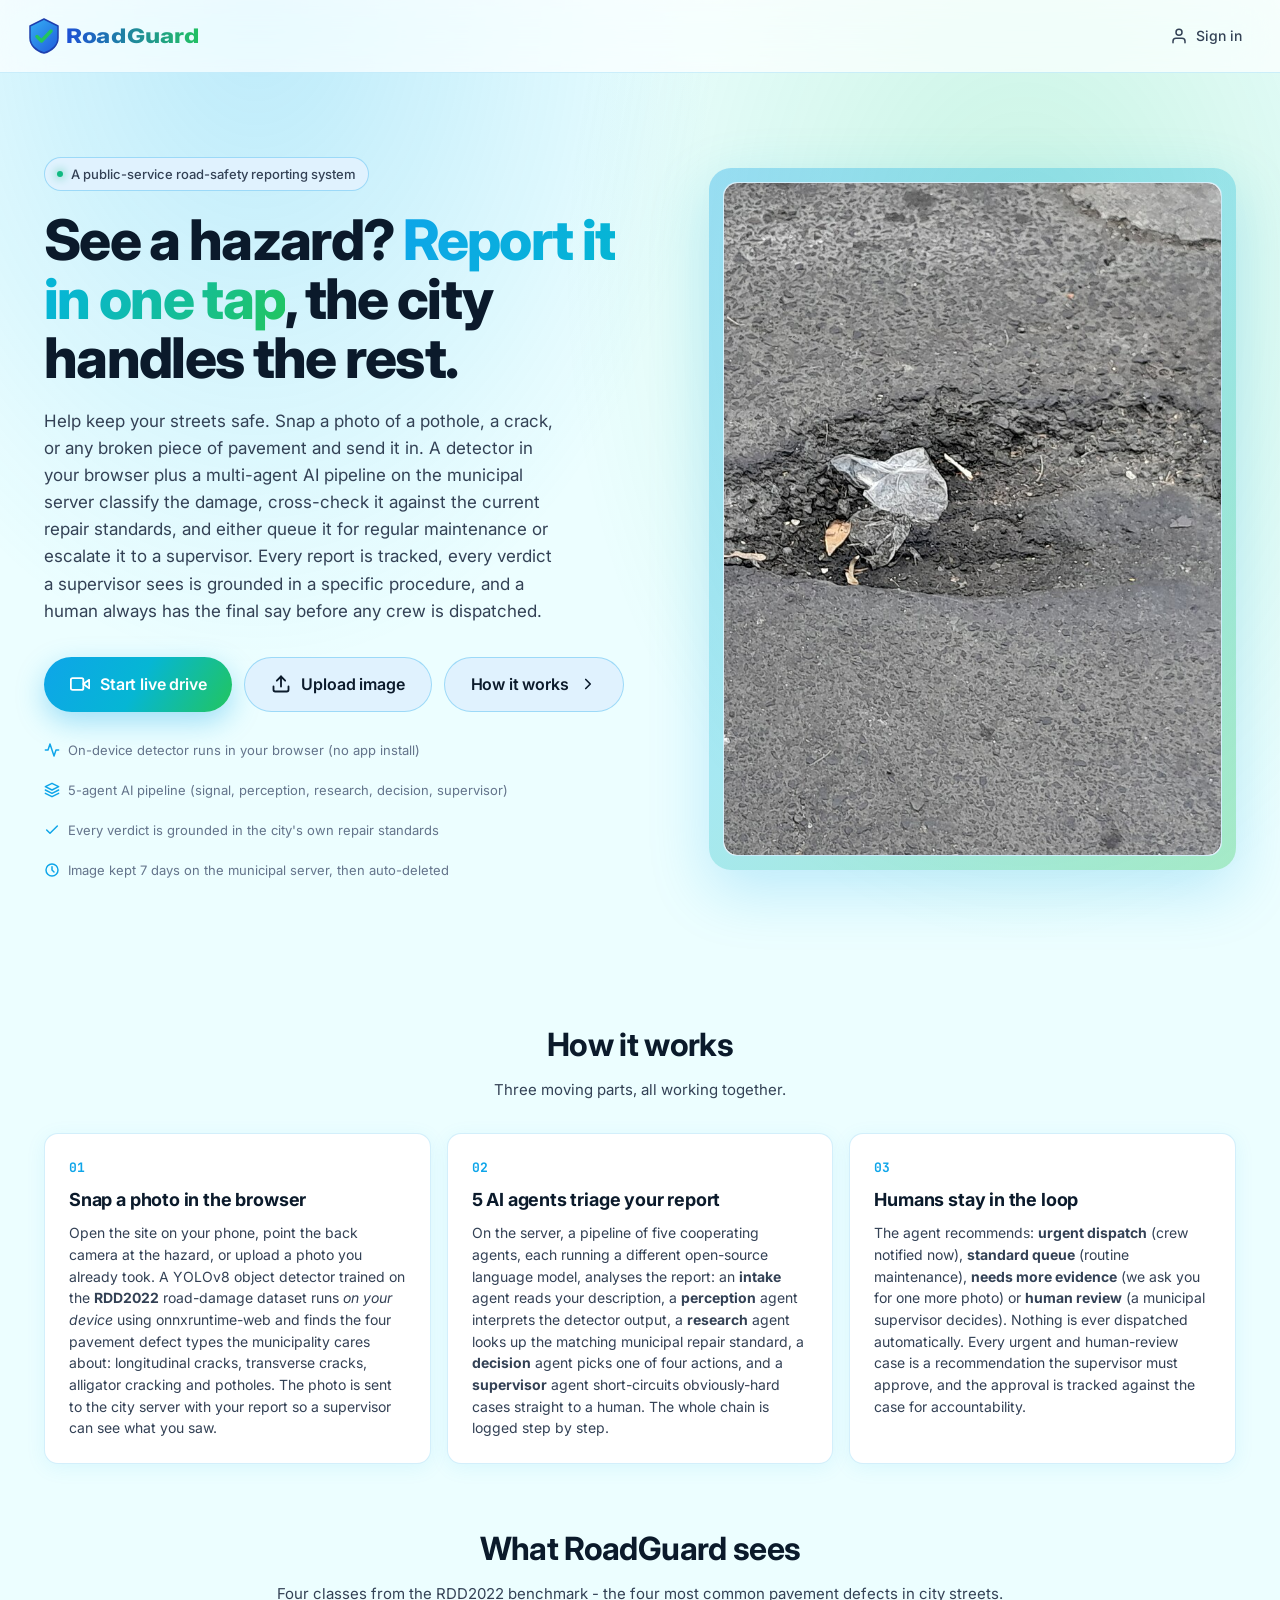
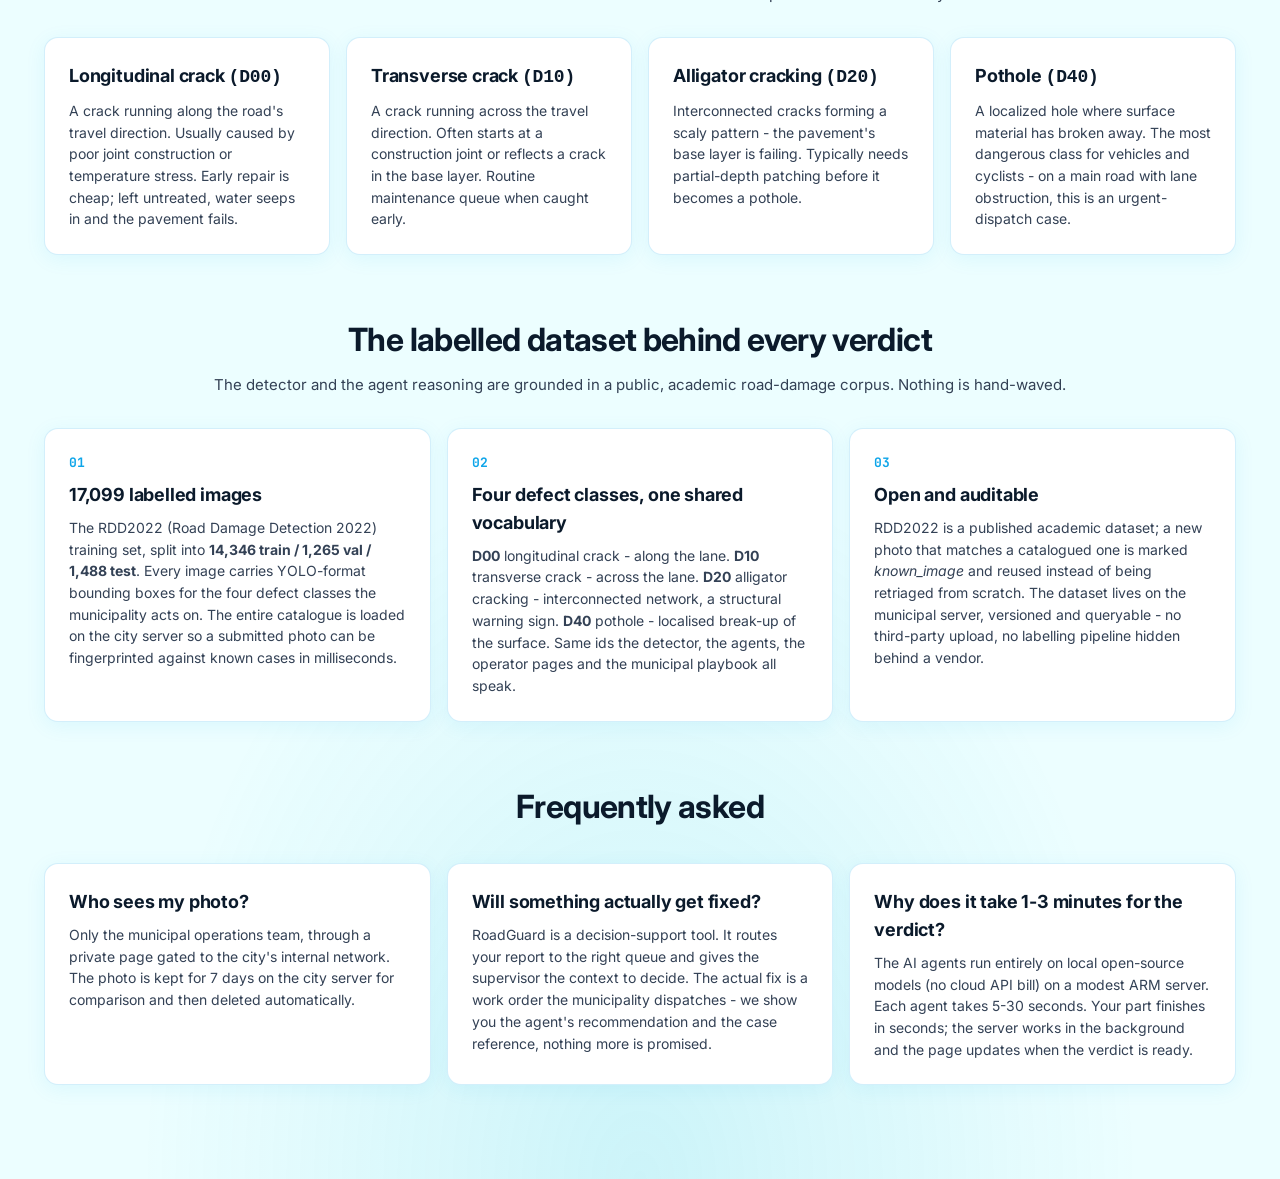
==== commit 38fe051d: "slides: keep only the 15 real road-damage photos + known-image fast path webapp: - Restored the prev" ====
--- a/webapp/index.html
+++ b/webapp/index.html
@@ -108,7 +108,7 @@
       <div class="hero-visual">
         <div class="hero-frame">
           <div class="hero-frame-inner">
-            <div class="hero-slideshow" id="hero-slideshow" aria-label="Real pavement damage images sampled from the RDD2022 training set">
+            <div class="hero-slideshow" id="hero-slideshow" aria-label="Real pavement damage images, 15 rotating examples">
               <img class="hero-slide hero-slide--active" src="assets/slides/slide_01.jpg" alt="Road damage example" loading="eager">
               <img class="hero-slide" src="assets/slides/slide_02.jpg" alt="Road damage example" loading="lazy">
               <img class="hero-slide" src="assets/slides/slide_03.jpg" alt="Road damage example" loading="lazy">
@@ -121,6 +121,9 @@
               <img class="hero-slide" src="assets/slides/slide_10.jpg" alt="Road damage example" loading="lazy">
               <img class="hero-slide" src="assets/slides/slide_11.jpg" alt="Road damage example" loading="lazy">
               <img class="hero-slide" src="assets/slides/slide_12.jpg" alt="Road damage example" loading="lazy">
+              <img class="hero-slide" src="assets/slides/slide_13.jpg" alt="Road damage example" loading="lazy">
+              <img class="hero-slide" src="assets/slides/slide_14.jpg" alt="Road damage example" loading="lazy">
+              <img class="hero-slide" src="assets/slides/slide_15.jpg" alt="Road damage example" loading="lazy">
             </div>
           </div>
         </div>
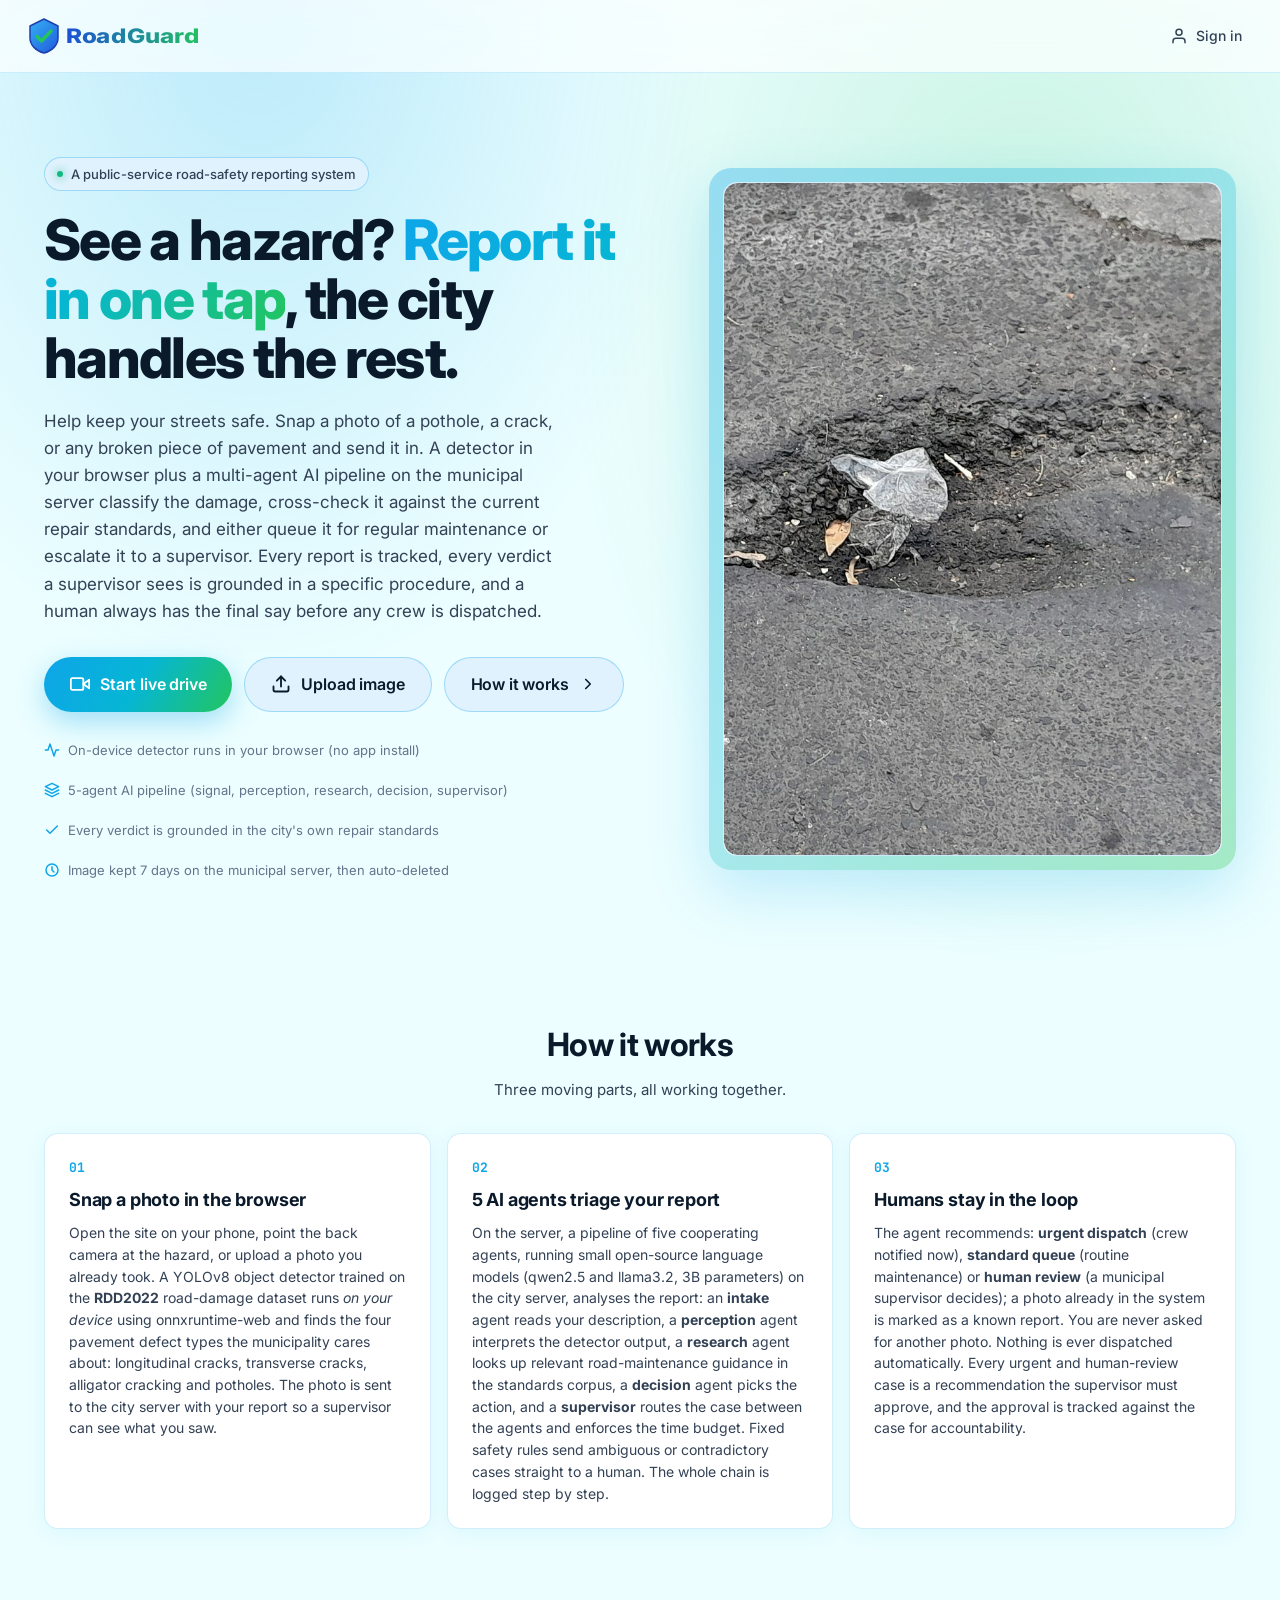
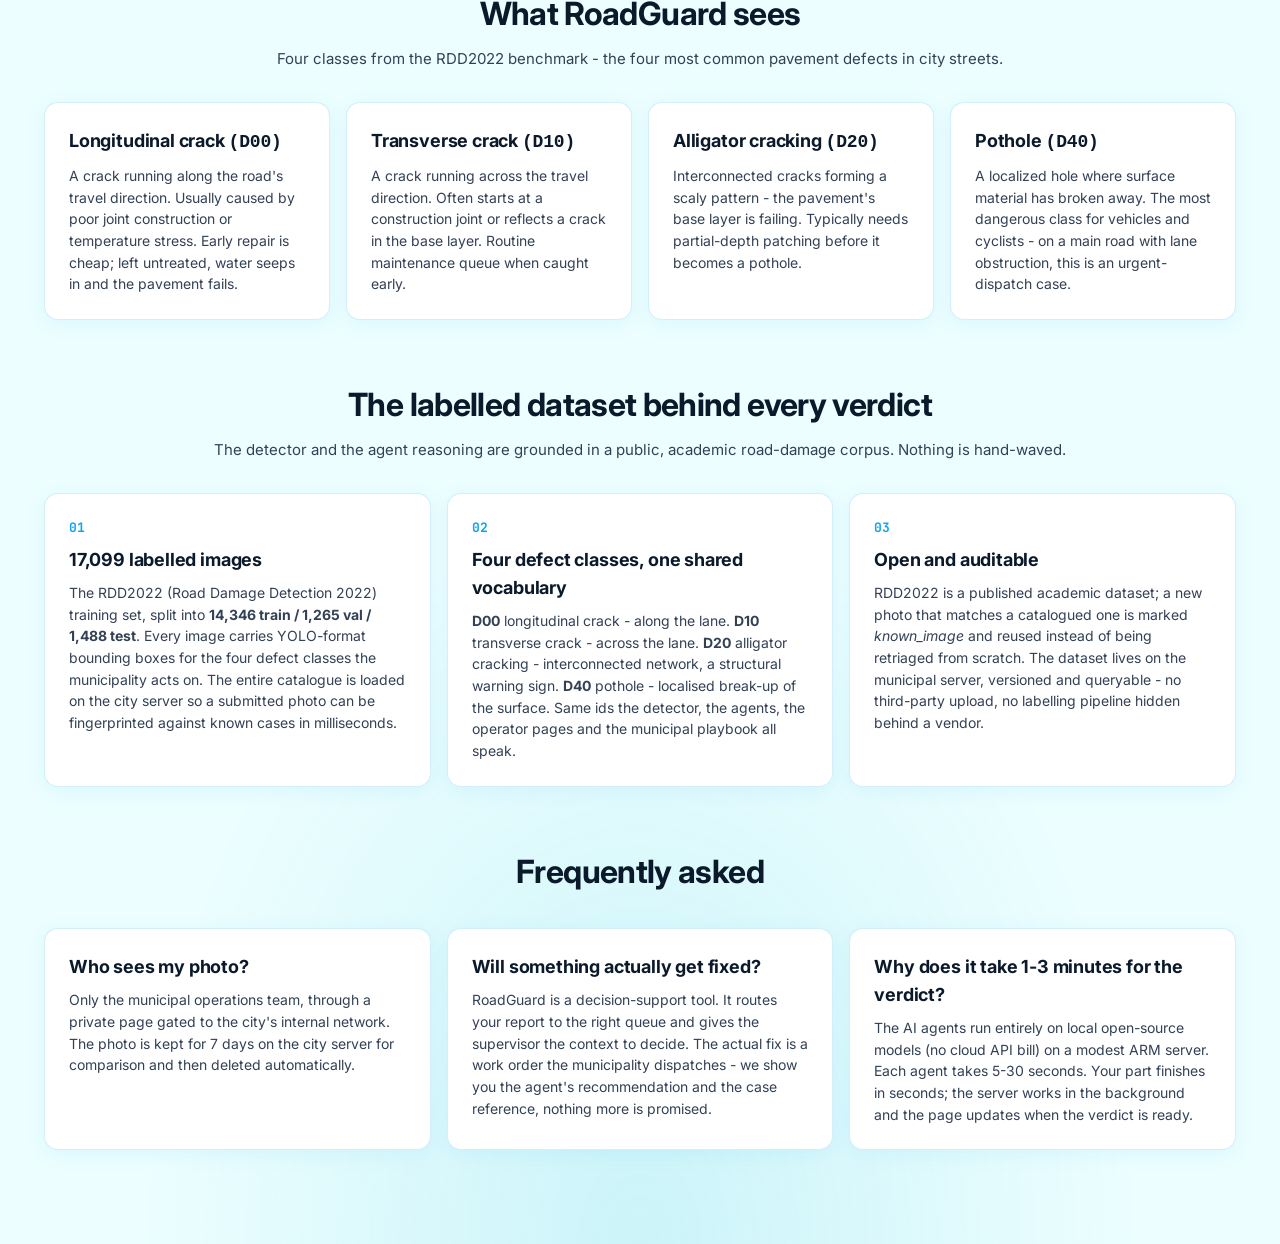
==== commit cd70adf6: "round 29 (F3, F13, F14, F15): an interrupted run is marked for the citizen and in the digest; the ci" ====
--- a/webapp/index.html
+++ b/webapp/index.html
@@ -42,12 +42,46 @@
         <svg width="18" height="18" viewBox="0 0 24 24" fill="none" stroke="currentColor" stroke-width="2" stroke-linecap="round" stroke-linejoin="round"><circle cx="12" cy="12" r="9"/><path d="M12 8v4l3 3"/></svg>
         <span id="nav-session-label">session</span>
       </button>
+      <!-- Signed-out: single sign-in button -->
       <button class="nav-btn nav-btn--ghost" id="nav-signin" title="Sign in">
         <svg width="18" height="18" viewBox="0 0 24 24" fill="none" stroke="currentColor" stroke-width="2" stroke-linecap="round" stroke-linejoin="round"><path d="M20 21v-2a4 4 0 0 0-4-4H8a4 4 0 0 0-4 4v2"/><circle cx="12" cy="7" r="4"/></svg>
         <span id="signin-label">Sign in</span>
       </button>
+      <!-- Signed-in: profile button that opens the dropdown + separate Logout button -->
+      <button class="nav-btn nav-btn--ghost" id="nav-profile" title="Your profile" hidden>
+        <svg width="18" height="18" viewBox="0 0 24 24" fill="none" stroke="currentColor" stroke-width="2" stroke-linecap="round" stroke-linejoin="round"><circle cx="12" cy="7" r="4"/><path d="M4 21v-2a6 6 0 0 1 6-6h4a6 6 0 0 1 6 6v2"/></svg>
+        <span id="nav-profile-label">Profile</span>
+      </button>
+      <button class="nav-btn nav-btn--ghost" id="nav-logout" title="Log out" hidden>
+        <svg width="18" height="18" viewBox="0 0 24 24" fill="none" stroke="currentColor" stroke-width="2" stroke-linecap="round" stroke-linejoin="round"><path d="M16 17l5-5-5-5"/><path d="M21 12H9"/><path d="M9 21H5a2 2 0 0 1-2-2V5a2 2 0 0 1 2-2h4"/></svg>
+        <span>Log out</span>
+      </button>
     </nav>
   </header>
+
+  <!-- ========================= PROFILE DROPDOWN ========================= -->
+  <div class="profile-pop" id="profile-pop" hidden>
+    <div class="profile-pop-card" role="dialog" aria-labelledby="profile-pop-title">
+      <div class="profile-pop-head">
+        <h3 id="profile-pop-title">Your profile</h3>
+        <button class="icon-btn" id="profile-pop-close" aria-label="Close">
+          <svg width="16" height="16" viewBox="0 0 24 24" fill="none" stroke="currentColor" stroke-width="2" stroke-linecap="round" stroke-linejoin="round"><path d="M18 6L6 18"/><path d="M6 6l12 12"/></svg>
+        </button>
+      </div>
+      <dl class="profile-pop-fields">
+        <dt>Username</dt><dd id="profile-username">-</dd>
+        <dt>Email</dt><dd id="profile-email">-</dd>
+        <dt>Uploads today</dt><dd id="profile-uploads-today">0 / 100</dd>
+        <dt>Uploads total</dt><dd id="profile-uploads-total">0</dd>
+      </dl>
+      <div class="profile-pop-admin" id="profile-pop-admin" hidden>
+        <h4>Operator pages (admin)</h4>
+        <ul id="profile-operator-urls"></ul>
+        <p class="profile-pop-admin-note">Private: served only on the Tailscale tailnet.</p>
+      </div>
+    </div>
+    <div class="profile-pop-backdrop" id="profile-pop-backdrop"></div>
+  </div>
 
   <!-- ========================= LANDING ========================= -->
   <main class="landing" id="view-landing">
@@ -144,12 +178,12 @@
         <div class="how-card">
           <div class="how-num">02</div>
           <h3>5 AI agents triage your report</h3>
-          <p>On the server, a pipeline of five cooperating agents, each running a different open-source language model, analyses the report: an <strong>intake</strong> agent reads your description, a <strong>perception</strong> agent interprets the detector output, a <strong>research</strong> agent looks up the matching municipal repair standard, a <strong>decision</strong> agent picks one of four actions, and a <strong>supervisor</strong> agent short-circuits obviously-hard cases straight to a human. The whole chain is logged step by step.</p>
+          <p>On the server, a pipeline of five cooperating agents, running small open-source language models (qwen2.5 and llama3.2, 3B parameters) on the city server, analyses the report: an <strong>intake</strong> agent reads your description, a <strong>perception</strong> agent interprets the detector output, a <strong>research</strong> agent looks up relevant road-maintenance guidance in the standards corpus, a <strong>decision</strong> agent picks the action, and a <strong>supervisor</strong> routes the case between the agents and enforces the time budget. Fixed safety rules send ambiguous or contradictory cases straight to a human. The whole chain is logged step by step.</p>
         </div>
         <div class="how-card">
           <div class="how-num">03</div>
           <h3>Humans stay in the loop</h3>
-          <p>The agent recommends: <strong>urgent dispatch</strong> (crew notified now), <strong>standard queue</strong> (routine maintenance), <strong>needs more evidence</strong> (we ask you for one more photo) or <strong>human review</strong> (a municipal supervisor decides). Nothing is ever dispatched automatically. Every urgent and human-review case is a recommendation the supervisor must approve, and the approval is tracked against the case for accountability.</p>
+          <p>The agent recommends: <strong>urgent dispatch</strong> (crew notified now), <strong>standard queue</strong> (routine maintenance) or <strong>human review</strong> (a municipal supervisor decides); a photo already in the system is marked as a known report. You are never asked for another photo. Nothing is ever dispatched automatically. Every urgent and human-review case is a recommendation the supervisor must approve, and the approval is tracked against the case for accountability.</p>
         </div>
       </div>
     </section>
@@ -462,24 +496,69 @@
         </svg>
         <h2>Sign in to RoadGuard</h2>
       </div>
-      <p class="signin-copy">Access is invite-only. Sign in with Google (if your address is on the allow list) or paste the passphrase you were given.</p>
-
-      <div class="signin-google" id="signin-google" hidden>
-        <div id="google-signin-button" class="google-btn-holder"></div>
-        <div class="signin-sep"><span>or</span></div>
-      </div>
-
-      <form class="signin-form" id="signin-form" autocomplete="off">
-        <label class="signin-field">
-          <span>Passphrase</span>
-          <input type="password" id="signin-pass" placeholder="Ask the owner" required autocomplete="current-password">
-        </label>
-        <button class="btn btn--primary btn--lg signin-submit" type="submit" id="signin-submit">
-          <svg width="18" height="18" viewBox="0 0 24 24" fill="none" stroke="currentColor" stroke-width="2.2" stroke-linecap="round" stroke-linejoin="round"><path d="M9 12l2 2 4-4"/><circle cx="12" cy="12" r="10"/></svg>
-          Continue
+      <p class="signin-copy" id="signin-subtitle">Welcome back. Sign in to continue reporting hazards.</p>
+
+      <!-- Social providers (shown first in the GitHub/HuggingFace pattern) -->
+      <div class="signin-social" id="signin-social" hidden>
+        <button type="button" class="social-btn" id="btn-google">
+          <svg class="social-icon" viewBox="0 0 48 48" aria-hidden="true" width="20" height="20">
+            <path fill="#FFC107" d="M43.6 20.5H42V20H24v8h11.3c-1.6 4.6-6 8-11.3 8-6.6 0-12-5.4-12-12s5.4-12 12-12c3.1 0 5.9 1.2 8 3.1l5.7-5.7C33.6 6.1 29 4 24 4 12.9 4 4 12.9 4 24s8.9 20 20 20 20-8.9 20-20c0-1.3-.1-2.4-.4-3.5z"/>
+            <path fill="#FF3D00" d="M6.3 14.7l6.6 4.8C14.7 15.1 19 12 24 12c3.1 0 5.9 1.2 8 3.1l5.7-5.7C33.6 6.1 29 4 24 4 16.3 4 9.7 8.4 6.3 14.7z"/>
+            <path fill="#4CAF50" d="M24 44c5 0 9.5-1.9 12.9-5l-6-5.1c-2 1.4-4.5 2.2-7 2.1-5.3 0-9.7-3.4-11.3-8l-6.6 5C9.6 39.5 16.2 44 24 44z"/>
+            <path fill="#1976D2" d="M43.6 20.5H42V20H24v8h11.3c-.8 2.3-2.3 4.3-4.3 5.7l6 5.1c-.4.4 6.4-4.7 6.4-14.8 0-1.3-.1-2.4-.4-3.5z"/>
+          </svg>
+          Continue with Google
         </button>
-        <div class="signin-error" id="signin-error" hidden></div>
+        <!-- Google's own button; shown in place of the stand-in once it renders -->
+        <div id="google-signin-button" class="gsi-hidden"></div>
+        <p class="signin-fine" id="signin-google-note" hidden>Google sign-in is not configured on this server yet.</p>
+        <div class="signin-divider"><span>or</span></div>
+      </div>
+
+      <!-- Sign-in form (primary view) -->
+      <form class="signin-form" id="signin-form-signin" autocomplete="off">
+        <div class="signin-field">
+          <label for="signin-username">Username or email</label>
+          <input type="text" id="signin-username" name="signin-user-no-autofill" placeholder="your username" required autocomplete="off" autocorrect="off" autocapitalize="off" spellcheck="false" maxlength="200">
+        </div>
+        <div class="signin-field">
+          <label class="row-split" for="signin-password">
+            <span>Password</span>
+            <button type="button" class="link-tiny" id="signin-pw-toggle" aria-pressed="false" aria-label="Show password">Show</button>
+          </label>
+          <input type="password" id="signin-password" name="signin-pass-no-autofill" placeholder="Enter your password" required autocomplete="new-password">
+        </div>
+        <button class="btn-primary-xl" type="submit" id="signin-submit-btn">Sign in</button>
       </form>
+
+      <!-- Sign-up form (hidden until the "Sign up" link is tapped AND signup_enabled) -->
+      <form class="signin-form" id="signin-form-signup" hidden autocomplete="off">
+        <div class="signin-field">
+          <label for="signup-username">Username</label>
+          <input type="text" id="signup-username" placeholder="3-32 chars; letters, digits, _ . -" required minlength="3" maxlength="32">
+        </div>
+        <div class="signin-field">
+          <label for="signup-email">Email <span class="optional">(optional)</span></label>
+          <input type="email" id="signup-email" placeholder="you@example.com" maxlength="200">
+        </div>
+        <div class="signin-field">
+          <label class="row-split" for="signup-password">
+            <span>Password</span>
+            <button type="button" class="link-tiny" id="signup-pw-toggle" aria-pressed="false" aria-label="Show password">Show</button>
+          </label>
+          <input type="password" id="signup-password" placeholder="At least 8 characters" required autocomplete="new-password">
+          <small class="signin-hint">8+ characters including an uppercase, a lowercase and a special character.</small>
+        </div>
+        <button class="btn-primary-xl" type="submit">Create account</button>
+      </form>
+
+      <div class="signin-error" id="signin-error" hidden role="alert"></div>
+
+      <!-- Flip link (Sign in <-> Sign up). Hidden entirely when signup_enabled=false. -->
+      <p class="signin-flip" id="signin-flip-wrap" hidden>
+        <span id="signin-flip-prompt">Don't have an account?</span>
+        <button type="button" class="link" id="signin-flip-btn">Sign up</button>
+      </p>
 
       <p class="signin-foot">RoadGuard is a decision-support tool. No road is closed from here. Every urgent and human-review case is a recommendation for a human to act on.</p>
     </div>
@@ -493,3 +572,4 @@
   <script type="module" src="assets/app.js"></script>
 </body>
 </html>
+<!-- rebuild trigger 2026-10-26T20:18:41Z -->
--- a/webapp/assets/style.css
+++ b/webapp/assets/style.css
@@ -1519,3 +1519,181 @@
 .upload-verdict-footer code {
   font-family: 'JetBrains Mono', monospace;
 }
+
+/* --- Step 2 auth upgrade: modern GitHub/HuggingFace-style sign-in --- */
+
+/* The modal body gets more breathing room */
+.signin-modal-body {
+  max-width: 420px !important;
+  padding: 36px 30px 24px !important;
+}
+.signin-brand { gap: 10px; margin-bottom: 4px; }
+.signin-brand h2 {
+  font-size: 22px; font-weight: 700; letter-spacing: -0.01em;
+  margin: 0; color: var(--text);
+}
+.signin-copy {
+  color: var(--text-dim); font-size: 14px; line-height: 1.5;
+  margin: 4px 0 24px; text-align: left;
+}
+
+/* Social providers block (top of the card) */
+.signin-social { margin: 0 0 4px; }
+.social-btn {
+  display: flex; align-items: center; justify-content: center;
+  gap: 10px; width: 100%;
+  padding: 11px 16px; border: 1px solid var(--line-2);
+  background: var(--bg-1); color: var(--text);
+  border-radius: 10px; font-size: 15px; font-weight: 500;
+  cursor: pointer; transition: all 0.15s;
+  font-family: inherit;
+}
+.social-btn:hover { background: var(--bg-2); border-color: var(--brand-1); }
+.social-btn:active { transform: scale(0.99); }
+.social-btn:disabled { opacity: 0.5; cursor: not-allowed; }
+.social-icon { flex: none; }
+.gsi-hidden { position: absolute; left: -10000px; width: 1px; height: 1px; overflow: hidden; }
+#google-signin-button { display: flex; justify-content: center; min-height: 44px; margin: 0 0 4px; }
+
+.signin-divider {
+  display: flex; align-items: center; gap: 10px;
+  color: var(--text-dim); font-size: 11px;
+  text-transform: uppercase; letter-spacing: 1px;
+  margin: 20px 0;
+}
+.signin-divider::before, .signin-divider::after {
+  content: ""; flex: 1; height: 1px; background: var(--line);
+}
+.signin-divider span { padding: 0 2px; }
+
+/* Form fields - stacked label above input, inside border */
+.signin-form { display: flex; flex-direction: column; gap: 16px; }
+.signin-field { display: flex; flex-direction: column; gap: 6px; }
+.signin-field label {
+  font-size: 13px; font-weight: 500; color: var(--text);
+  display: block;
+}
+.signin-field label .optional {
+  color: var(--text-dim); font-weight: 400; font-size: 12px;
+}
+.signin-field input {
+  width: 100%; box-sizing: border-box;
+  padding: 11px 12px; font-size: 15px; font-family: inherit;
+  background: var(--bg-1); color: var(--text);
+  border: 1px solid var(--line-2); border-radius: 8px;
+  transition: border-color 0.15s, box-shadow 0.15s;
+}
+.signin-field input:hover { border-color: var(--brand-1); }
+.signin-field input:focus {
+  outline: none; border-color: var(--brand-1);
+  box-shadow: 0 0 0 3px rgba(14, 165, 233, 0.15);
+}
+.signin-field input::placeholder { color: var(--text-fade); }
+
+.row-split {
+  display: flex; align-items: baseline; justify-content: space-between;
+}
+.link-tiny {
+  background: transparent; border: 0; padding: 0;
+  color: var(--brand-1); font-size: 12px; font-weight: 500;
+  cursor: pointer; font-family: inherit;
+}
+.link-tiny:hover { text-decoration: underline; }
+.signin-hint {
+  color: var(--text-dim); font-size: 12px; margin: 4px 0 0;
+  line-height: 1.5;
+}
+
+/* Primary action button - solid high-contrast brand gradient */
+.btn-primary-xl {
+  width: 100%; padding: 12px 16px; margin-top: 6px;
+  background: var(--brand-grad); color: #ffffff;
+  border: 0; border-radius: 10px;
+  font-size: 15px; font-weight: 600;
+  cursor: pointer; transition: all 0.15s;
+  font-family: inherit;
+  box-shadow: 0 4px 12px rgba(14, 165, 233, 0.3);
+}
+.btn-primary-xl:hover {
+  filter: brightness(1.05);
+  box-shadow: 0 6px 16px rgba(14, 165, 233, 0.4);
+}
+.btn-primary-xl:active { transform: scale(0.99); }
+
+/* Error block */
+.signin-error {
+  margin-top: 16px; padding: 10px 12px;
+  background: var(--bad-soft); border: 1px solid rgba(239, 68, 68, 0.3);
+  border-radius: 8px; color: var(--bad); font-size: 13px;
+}
+
+/* Flip link (Sign in <-> Sign up) */
+.signin-flip {
+  text-align: center; margin: 20px 0 10px;
+  font-size: 14px; color: var(--text-dim);
+}
+.link {
+  background: transparent; border: 0; padding: 0;
+  color: var(--brand-1); font-weight: 600;
+  cursor: pointer; font-size: inherit; font-family: inherit;
+  margin-left: 4px;
+}
+.link:hover { text-decoration: underline; }
+
+.signin-foot {
+  color: var(--text-fade); font-size: 11px; line-height: 1.5;
+  margin: 20px 0 0; text-align: center;
+}
+
+/* Keep .signin-fine for the Google-not-enabled note */
+.signin-fine {
+  color: var(--text-dim); font-size: 12px; margin: 8px 2px 0;
+}
+.profile-pop {
+  position: fixed; inset: 0; z-index: 100;
+  display: flex; align-items: flex-start; justify-content: flex-end;
+}
+.profile-pop[hidden] { display: none; }
+.profile-pop-backdrop {
+  position: absolute; inset: 0; background: rgba(0,0,0,0.3);
+}
+.profile-pop-card {
+  position: relative; z-index: 1;
+  margin: calc(14px + env(safe-area-inset-top)) 14px 0 14px;
+  width: min(360px, calc(100vw - 28px));
+  background: var(--bg-1); border: 1px solid var(--line-2); border-radius: 12px;
+  padding: 16px; box-shadow: 0 10px 30px rgba(0,0,0,0.4);
+}
+.profile-pop-head {
+  display: flex; align-items: center; justify-content: space-between;
+  margin: 0 0 10px 0;
+}
+.profile-pop-head h3 { margin: 0; font-size: 16px; color: var(--text); }
+.icon-btn {
+  background: transparent; border: 0; color: var(--text-dim);
+  cursor: pointer; padding: 4px; border-radius: 6px;
+}
+.icon-btn:hover { background: var(--bg-1); color: var(--text); }
+.profile-pop-fields {
+  display: grid; grid-template-columns: minmax(0, 110px) 1fr;
+  gap: 6px 10px; margin: 0 0 12px 0; font-size: 14px;
+}
+.profile-pop-fields dt { color: var(--text-dim); margin: 0; }
+.profile-pop-fields dd { color: var(--text); margin: 0; word-break: break-word; }
+.profile-pop-admin {
+  border-top: 1px solid var(--line); padding-top: 10px; margin-top: 6px;
+}
+.profile-pop-admin h4 {
+  margin: 0 0 6px 0; font-size: 13px; color: var(--text-dim);
+  text-transform: uppercase; letter-spacing: 0.5px;
+}
+.profile-pop-admin ul { list-style: none; padding: 0; margin: 0 0 6px 0; }
+.profile-pop-admin li { margin: 4px 0; }
+.profile-pop-admin a {
+  color: var(--brand-1); text-decoration: none; font-size: 13px;
+  word-break: break-all;
+}
+.profile-pop-admin a:hover { text-decoration: underline; }
+.profile-pop-admin-note {
+  margin: 6px 0 0; font-size: 11px; color: var(--text-dim);
+}
